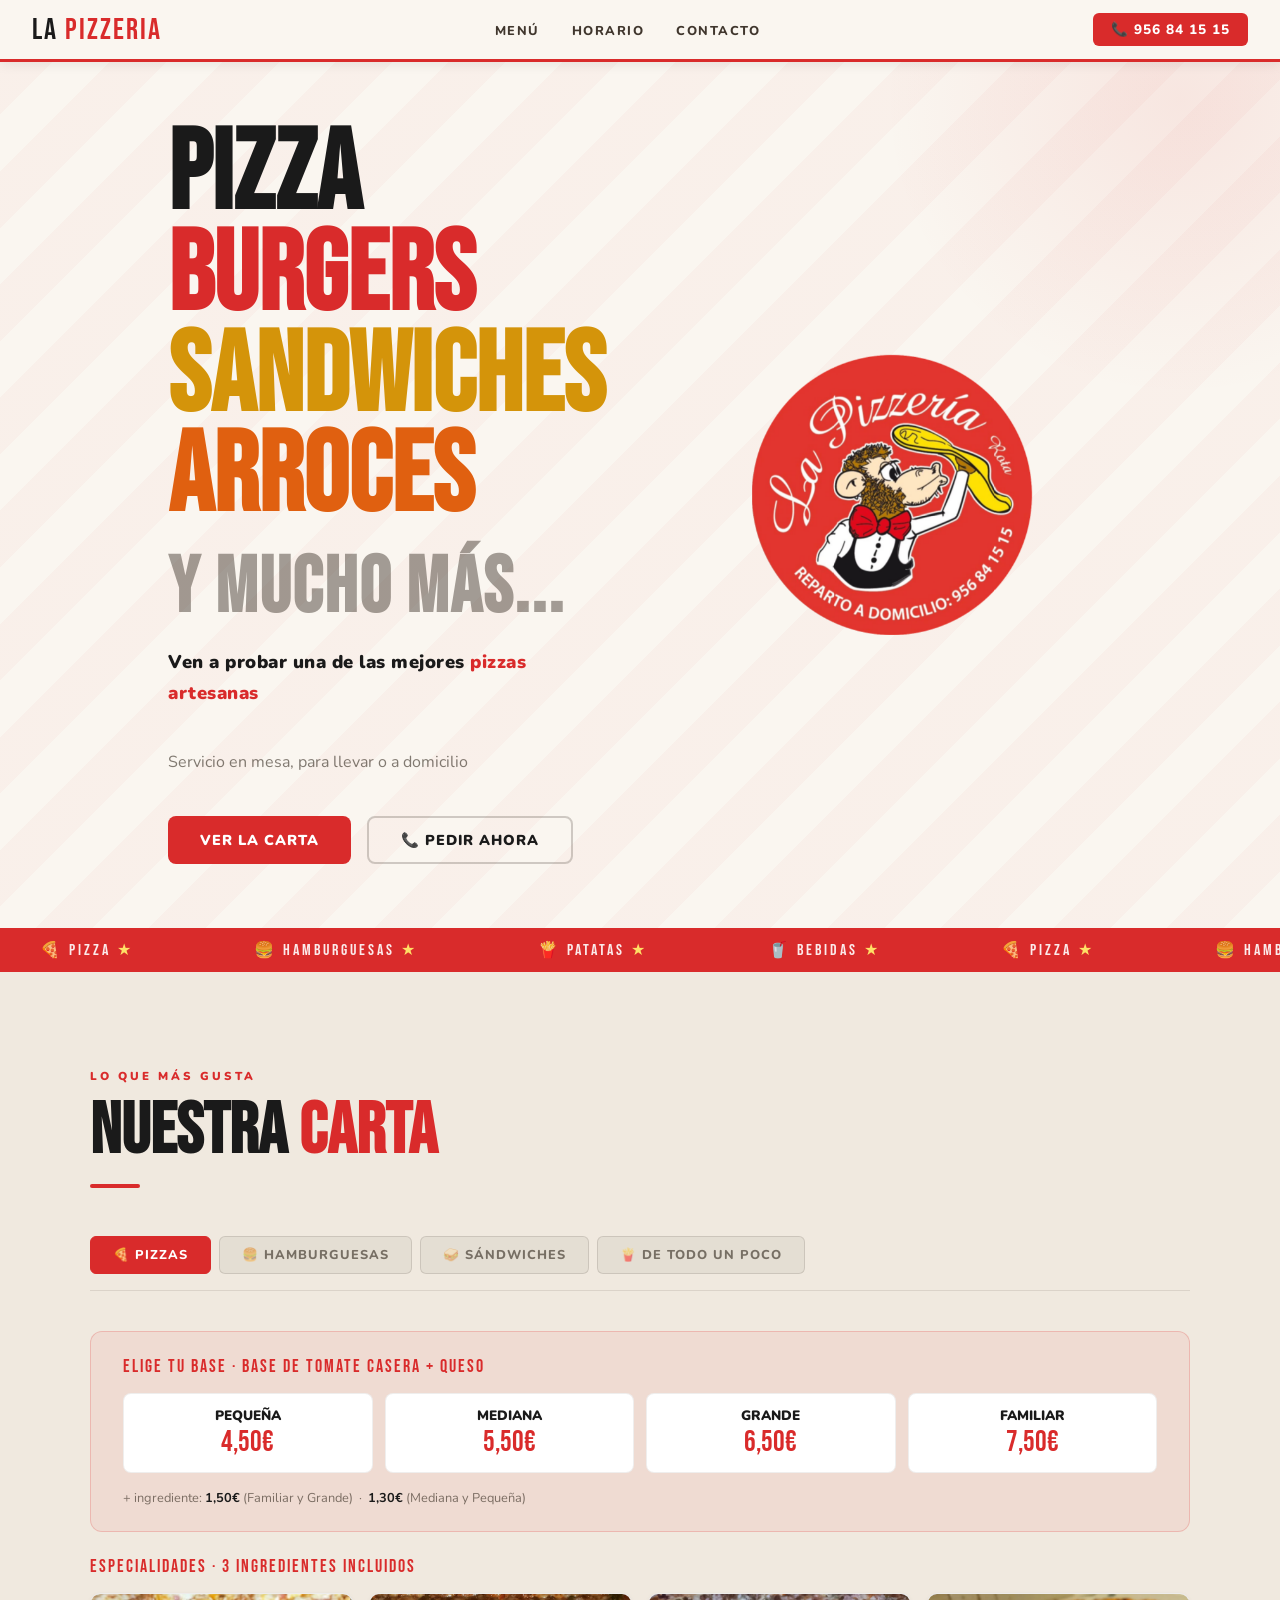
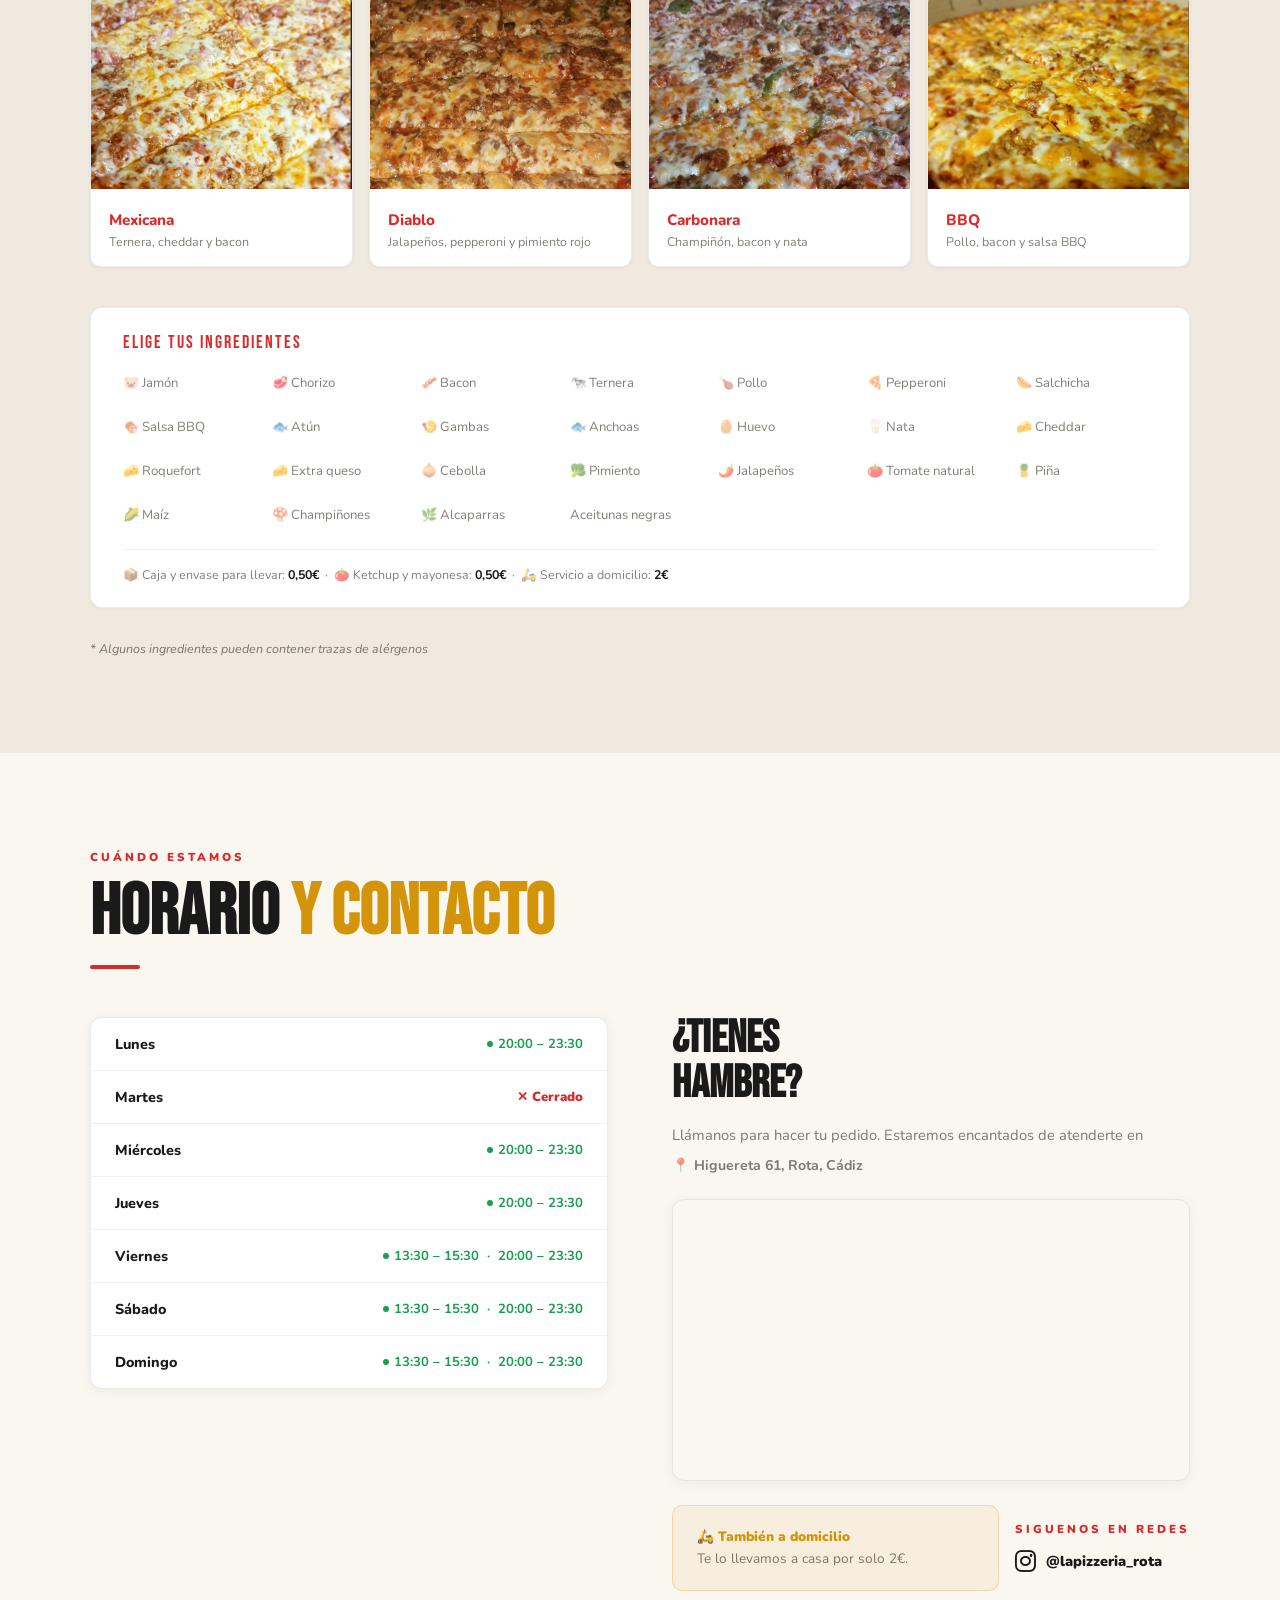
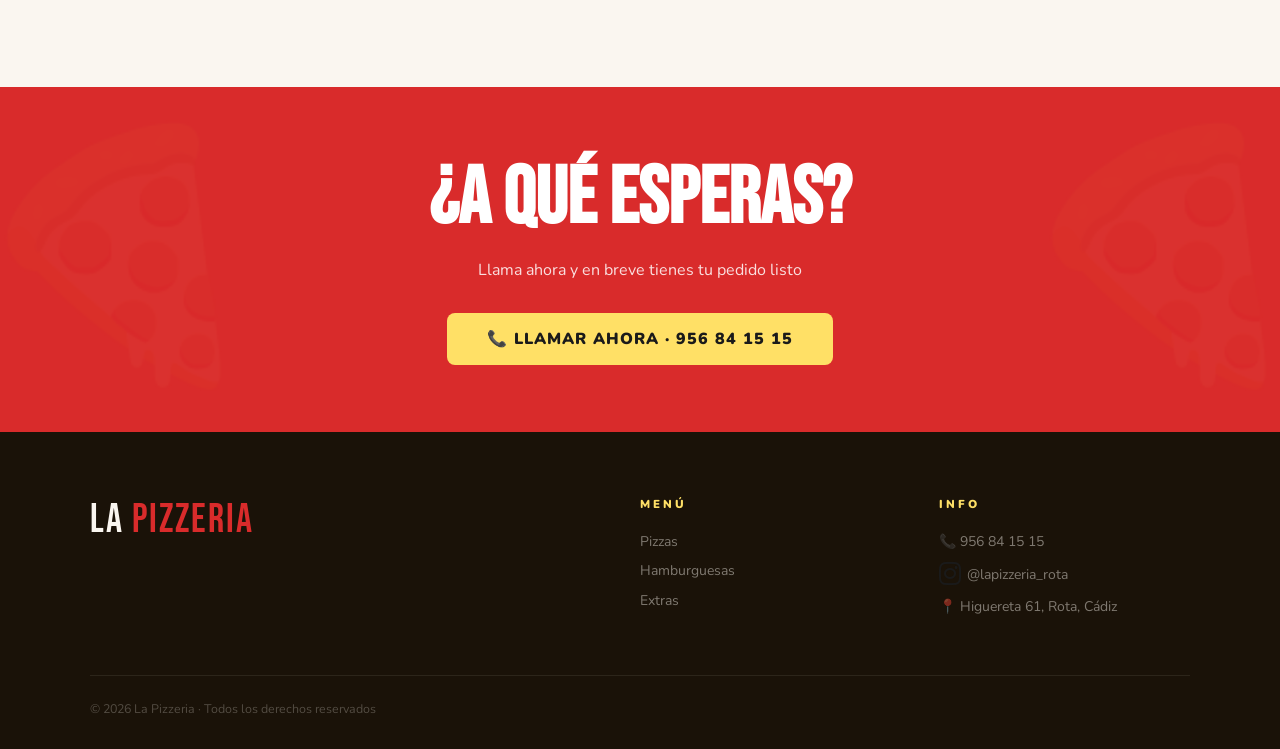
==== index.html @ 2488fbb8 "pequeño ajuste letras" ====
<!DOCTYPE html>
<html lang="es">
<head>
  
<meta charset="UTF-8">
<meta name="viewport" content="width=device-width, initial-scale=1.0">
<title>La Pizzeria · Pizza · Burgers · Sandwiches</title>
<link href="https://fonts.googleapis.com/css2?family=Bebas+Neue&family=Nunito:wght@400;600;700;800;900&display=swap" rel="stylesheet">
<link rel="stylesheet" href="https://cdnjs.cloudflare.com/ajax/libs/font-awesome/6.5.0/css/all.min.css">

<style>
  :root {
    --rojo: #D92B2B;
    --rojo-oscuro: #A51F1F;
    --amarillo: #D4940A;
    --amarillo-oscuro: #B57D08;
    --crema: #FAF6F0;
    --crema-oscuro: #F0E9DF;
    --crema-medio: #E8DFD2;
    --texto: #1A1A1A;
    --texto-suave: rgba(30,20,10,0.55);
    --texto-claro: rgba(30,20,10,0.85);
  }

  * { margin: 0; padding: 0; box-sizing: border-box; }
  html { scroll-behavior: smooth; }

  body {
    font-family: 'Nunito', sans-serif;
    background: var(--crema);
    color: var(--texto);
    overflow-x: hidden;
  }

  /* NAV */
  nav {
    position: fixed;
    top: 0; left: 0; right: 0;
    z-index: 1000;
    background: var(--crema);
    border-bottom: 3px solid var(--rojo);
    padding: 0 2rem;
    height: 62px;
    display: flex;
    align-items: center;
    justify-content: space-between;
    box-shadow: 0 2px 12px rgba(0,0,0,0.08);
  }

  .nav-logo {
    font-family: 'Bebas Neue', sans-serif;
    font-size: 1.9rem;
    color: var(--texto);
    letter-spacing: 2px;
  }
  .nav-logo span { color: var(--rojo); }

  .nav-links { display: flex; gap: 2rem; list-style: none; }
  .nav-links a {
    color: var(--texto-claro);
    text-decoration: none;
    font-size: 0.8rem;
    font-weight: 800;
    letter-spacing: 1.5px;
    text-transform: uppercase;
    transition: color 0.2s;
  }
  .nav-links a:hover { color: var(--rojo); }

  .nav-tel {
    background: var(--rojo);
    color: white;
    padding: 7px 18px;
    border-radius: 6px;
    font-weight: 800;
    font-size: 0.85rem;
    letter-spacing: 1px;
    text-decoration: none;
    transition: background 0.2s;
  }
  .nav-tel:hover { background: var(--rojo-oscuro); }

  /* HERO */
  .hero {
    min-height: 100vh;
    background: var(--crema);
    display: flex;
    align-items: center;
    position: relative;
    overflow: hidden;
    padding-top: 62px;
  }

  .hero-stripes {
    position: absolute;
    inset: 0;
    background: repeating-linear-gradient(
      -45deg,
      transparent, transparent 40px,
      rgba(217,43,43,0.03) 40px, rgba(217,43,43,0.03) 80px
    );
  }

  .hero-glow {
    position: absolute;
    top: -200px; right: -200px;
    width: 600px; height: 600px;
    background: radial-gradient(circle, rgba(217,43,43,0.08) 0%, transparent 70%);
    pointer-events: none;
  }

  .hero-inner {
    position: relative;
    z-index: 2;
    max-width: 1100px;
    margin: 0 auto;
    padding: 4rem 2rem;
    display: grid;
    grid-template-columns: 1fr 1fr;
    gap: 4rem;
    align-items: center;
  }

  .hero-titulo {
    font-family: 'Bebas Neue', sans-serif;
    font-size: clamp(4rem, 9vw, 7rem);
    line-height: 0.9;
    color: var(--texto);
    margin-bottom: 1rem;
    animation: fadeUp 0.6s ease 0.15s both;
  }
  .hero-titulo .acento { color: var(--rojo); }
  .hero-titulo .amarillo { color: var(--amarillo); }
  .hero-titulo .naranja { color: #E06010; }
  .hero-titulo .mas {
    color: rgba(30,20,10,0.4);
    font-size: 0.7em;
    letter-spacing: 2px;
  }

  .hero-desc {
    font-size: 1rem;
    color: var(--texto-suave);
    line-height: 1.7;
    margin-bottom: 2.5rem;
    max-width: 440px;
    animation: fadeUp 0.6s ease 0.3s both;
  }

  .hero-btns {
    display: flex;
    gap: 1rem;
    flex-wrap: wrap;
    animation: fadeUp 0.6s ease 0.45s both;
  }

  .btn-rojo {
    background: var(--rojo);
    color: white;
    border: none;
    padding: 14px 32px;
    border-radius: 8px;
    font-family: 'Nunito', sans-serif;
    font-weight: 900;
    font-size: 0.9rem;
    letter-spacing: 1px;
    text-transform: uppercase;
    text-decoration: none;
    display: inline-block;
    transition: all 0.2s;
    cursor: pointer;
  }
  .btn-rojo:hover { background: var(--rojo-oscuro); transform: translateY(-2px); }

  .btn-outline {
    background: transparent;
    color: var(--texto);
    border: 2px solid rgba(30,20,10,0.2);
    padding: 12px 32px;
    border-radius: 8px;
    font-family: 'Nunito', sans-serif;
    font-weight: 900;
    font-size: 0.9rem;
    letter-spacing: 1px;
    text-transform: uppercase;
    text-decoration: none;
    display: inline-block;
    transition: all 0.2s;
  }
  .btn-outline:hover { border-color: var(--rojo); color: var(--rojo); }

  .hero-logo-lado {
    display: flex;
    align-items: center;
    justify-content: center;
    animation: fadeIn 1s ease 0.5s both;
  }

  /* STRIP */
  .categorias-strip { background: var(--rojo); overflow: hidden; }
  .strip-inner {
    display: flex;
    animation: scrollStrip 20s linear infinite;
    white-space: nowrap;
  }
  .strip-item {
    padding: 12px 2.5rem;
    font-family: 'Bebas Neue', sans-serif;
    font-size: 1rem;
    letter-spacing: 3px;
    color: rgba(255,255,255,0.9);
    flex-shrink: 0;
  }
  .strip-item span { color: #FFE066; margin-right: 2.5rem; }

  @keyframes scrollStrip {
    from { transform: translateX(0); }
    to   { transform: translateX(-50%); }
  }

  /* MENÚ */
  .seccion-menu { padding: 6rem 2rem; background: var(--crema-oscuro); }
  .contenedor { max-width: 1100px; margin: 0 auto; }
  .seccion-header { margin-bottom: 3rem; }

  .etiqueta {
    font-size: 0.72rem;
    font-weight: 900;
    letter-spacing: 3px;
    text-transform: uppercase;
    color: var(--rojo);
    display: block;
    margin-bottom: 0.75rem;
  }

  .seccion-titulo {
    font-family: 'Bebas Neue', sans-serif;
    font-size: clamp(2.5rem, 6vw, 4.5rem);
    color: var(--texto);
    line-height: 1;
  }
  .seccion-titulo .amarillo { color: var(--amarillo); }
  .seccion-titulo .rojo { color: var(--rojo); }

  .linea-roja { width: 50px; height: 4px; background: var(--rojo); border-radius: 2px; margin-top: 1rem; }

  .menu-tabs {
    display: flex;
    gap: 0.5rem;
    flex-wrap: wrap;
    margin-bottom: 2.5rem;
    border-bottom: 1px solid rgba(30,20,10,0.1);
    padding-bottom: 1rem;
  }

  .menu-tab {
    background: rgba(30,20,10,0.05);
    border: 1px solid rgba(30,20,10,0.12);
    color: rgba(30,20,10,0.55);
    padding: 9px 22px;
    border-radius: 6px;
    font-family: 'Nunito', sans-serif;
    font-size: 0.8rem;
    font-weight: 800;
    letter-spacing: 1px;
    text-transform: uppercase;
    cursor: pointer;
    transition: all 0.2s;
  }
  .menu-tab.activo, .menu-tab:hover {
    background: var(--rojo);
    border-color: var(--rojo);
    color: white;
  }

  .menu-grid {
    display: grid;
    grid-template-columns: repeat(auto-fill, minmax(280px, 1fr));
    gap: 1rem;
  }

  .menu-categoria { display: none; }
  .menu-categoria.visible { display: grid; }

  .menu-item {
    background: white;
    border: 1px solid rgba(30,20,10,0.08);
    border-radius: 10px;
    padding: 1.25rem 1.5rem;
    display: flex;
    justify-content: space-between;
    align-items: center;
    gap: 1rem;
    transition: all 0.2s;
    box-shadow: 0 1px 4px rgba(0,0,0,0.05);
  }
  .menu-item:hover {
    border-color: rgba(217,43,43,0.35);
    transform: translateX(4px);
    box-shadow: 0 3px 12px rgba(217,43,43,0.1);
  }

  .menu-nombre { font-weight: 800; font-size: 0.95rem; color: var(--texto); margin-bottom: 3px; }
  .menu-desc { font-size: 0.78rem; color: var(--texto-suave); line-height: 1.5; }
  .menu-precio { font-family: 'Bebas Neue', sans-serif; font-size: 1.5rem; color: var(--rojo); white-space: nowrap; }

  /* HORARIO */
  .seccion-horario { padding: 6rem 2rem; background: var(--crema); }

  .horario-grid {
    display: grid;
    grid-template-columns: 1fr 1fr;
    gap: 4rem;
    align-items: start;
    margin-top: 3rem;
  }

  .horario-tabla {
    background: white;
    border-radius: 12px;
    overflow: hidden;
    border: 1px solid rgba(30,20,10,0.08);
    box-shadow: 0 2px 12px rgba(0,0,0,0.06);
  }

  .horario-fila {
    display: flex;
    justify-content: space-between;
    align-items: center;
    padding: 1rem 1.5rem;
    border-bottom: 1px solid rgba(30,20,10,0.06);
    transition: background 0.2s;
  }
  .horario-fila:last-child { border-bottom: none; }
  .horario-fila:hover { background: rgba(30,20,10,0.02); }

  .dia { font-weight: 800; font-size: 0.9rem; color: var(--texto); }

  .badge-abierto {
    display: inline-flex;
    align-items: center;
    gap: 5px;
    font-size: 0.82rem;
    font-weight: 700;
    color: #1a9e50;
  }
  .badge-abierto::before {
    content: '';
    width: 6px; height: 6px;
    background: #1a9e50;
    border-radius: 50%;
    display: inline-block;
  }

  .badge-cerrado { font-size: 0.82rem; font-weight: 900; color: var(--rojo); }

  .contacto-bloque h3 {
    font-family: 'Bebas Neue', sans-serif;
    font-size: 2.8rem;
    color: var(--texto);
    line-height: 1;
    margin-bottom: 1rem;
  }
  .contacto-bloque p {
    color: var(--texto-suave);
    font-size: 0.92rem;
    line-height: 1.7;
    margin-bottom: 2rem;
  }

  .tel-boton {
    display: flex;
    align-items: center;
    gap: 1rem;
    background: var(--rojo);
    color: white;
    text-decoration: none;
    padding: 1.25rem 2rem;
    border-radius: 10px;
    font-weight: 900;
    font-size: 1.3rem;
    letter-spacing: 1px;
    transition: all 0.2s;
    margin-bottom: 1.5rem;
  }
  .tel-boton:hover {
    background: var(--rojo-oscuro);
    transform: translateY(-2px);
    box-shadow: 0 8px 30px rgba(217,43,43,0.25);
  }

  .info-box {
    background: rgba(212,148,10,0.08);
    border: 1px solid rgba(212,148,10,0.25);
    border-radius: 10px;
    padding: 1.25rem 1.5rem;
  }
  .info-box p { color: var(--texto-suave); font-size: 0.85rem; margin: 0; line-height: 1.6; }
  .info-box strong { color: var(--amarillo); font-weight: 900; }

  /* BANNER */
  .banner {
    background: var(--rojo);
    padding: 4rem 2rem;
    text-align: center;
    position: relative;
    overflow: hidden;
  }
  .banner::before, .banner::after {
    content: '🍕';
    position: absolute;
    font-size: 15rem;
    opacity: 0.04;
    top: 50%;
    transform: translateY(-50%);
  }
  .banner::before { left: -2rem; }
  .banner::after  { right: -2rem; }

  .banner h2 {
    font-family: 'Bebas Neue', sans-serif;
    font-size: clamp(2.5rem, 7vw, 5rem);
    color: white;
    margin-bottom: 0.75rem;
    position: relative;
  }
  .banner p { color: rgba(255,255,255,0.85); font-size: 1rem; margin-bottom: 2rem; position: relative; }

  .btn-amarillo {
    background: #FFE066;
    color: #1A1A1A;
    border: none;
    padding: 15px 40px;
    border-radius: 8px;
    font-family: 'Nunito', sans-serif;
    font-weight: 900;
    font-size: 1rem;
    letter-spacing: 1px;
    text-transform: uppercase;
    text-decoration: none;
    display: inline-block;
    transition: all 0.2s;
    position: relative;
  }
  .btn-amarillo:hover { background: #FFD600; transform: translateY(-2px); }

  /* FOOTER */
  footer {
    background: #1A1208;
    padding: 4rem 2rem 2rem;
    border-top: 3px solid var(--rojo);
  }
  .footer-grid {
    display: grid;
    grid-template-columns: 2fr 1fr 1fr;
    gap: 3rem;
    max-width: 1100px;
    margin: 0 auto 3rem;
  }
  .footer-logo { font-family: 'Bebas Neue', sans-serif; font-size: 2.5rem; color: var(--crema); letter-spacing: 2px; margin-bottom: 1rem; }
  .footer-logo span { color: var(--rojo); }
  .footer-col h4 { font-size: 0.72rem; font-weight: 900; letter-spacing: 3px; text-transform: uppercase; color: #FFE066; margin-bottom: 1.25rem; }
  .footer-col ul { list-style: none; }
  .footer-col ul li { margin-bottom: 0.65rem; font-size: 0.875rem; color: rgba(250,246,240,0.45); }
  .footer-col ul li a { color: rgba(250,246,240,0.45); text-decoration: none; transition: color 0.2s; }
  .footer-col ul li a:hover { color: #FFE066; }
  .footer-bottom {
    max-width: 1100px;
    margin: 0 auto;
    border-top: 1px solid rgba(250,246,240,0.08);
    padding-top: 1.5rem;
    display: flex;
    justify-content: space-between;
    font-size: 0.78rem;
    color: rgba(250,246,240,0.25);
  }

  /* ANIMACIONES */
  @keyframes fadeUp {
    from { opacity: 0; transform: translateY(24px); }
    to   { opacity: 1; transform: translateY(0); }
  }
  @keyframes fadeIn {
    from { opacity: 0; }
    to   { opacity: 1; }
  }

  .appear {
    opacity: 0;
    transform: translateY(24px);
    transition: opacity 0.65s ease, transform 0.65s ease;
  }
  .appear.visible { opacity: 1; transform: translateY(0); }

  
  /* ACORDEÓN */
  .acordeon-item { border: 1px solid rgba(30,20,10,0.1); border-radius: 10px; overflow: hidden; margin-bottom: 0.6rem; }
  .acordeon-header {
    width: 100%; background: white; border: none; color: var(--texto);
    font-family: 'Nunito', sans-serif; font-weight: 900; font-size: 0.95rem;
    padding: 1rem 1.25rem; display: flex; justify-content: space-between; align-items: center;
    cursor: pointer; transition: background 0.2s; text-align: left; letter-spacing: 0.5px;
    box-shadow: 0 1px 4px rgba(0,0,0,0.04);
  }
  .acordeon-header:hover { background: var(--crema-oscuro); }
  .acordeon-header.abierto { background: rgba(217,43,43,0.06); border-bottom: 1px solid rgba(217,43,43,0.15); }
  .acordeon-flecha { font-size: 0.75rem; color: var(--rojo); transition: transform 0.3s; }
  .acordeon-header.abierto .acordeon-flecha { transform: rotate(180deg); }
  .acordeon-body { display: none; padding: 1rem 1.25rem; background: white; }
  .acordeon-body.abierto { display: block; }
  .todo-fila { display: flex; justify-content: space-between; align-items: center; padding: 0.6rem 0; border-bottom: 1px solid rgba(30,20,10,0.06); }
  .todo-fila:last-of-type { border-bottom: none; }
  .todo-nombre { font-size: 0.9rem; font-weight: 700; color: var(--texto); }
  .todo-desc { font-size: 0.75rem; color: var(--texto-suave); margin-top: 2px; }
  .todo-precio { font-family: 'Bebas Neue', sans-serif; font-size: 1.4rem; color: var(--rojo); white-space: nowrap; flex-shrink: 0; margin-left: 1rem; }
  .todo-nota { margin-top: 0.75rem; font-size: 0.75rem; color: var(--texto-suave); line-height: 1.6; }
  .todo-nota strong { color: var(--texto); }
.ing-lista { grid-template-columns: repeat(auto-fill, minmax(140px,1fr)); }
  /* RESPONSIVE */
 @media (max-width: 768px) {
  .nav-links { display: none; }
#cat-hamburguesas .menu-grid { grid-template-columns: 1fr !important; }
  .hero-inner { grid-template-columns: 1fr; text-align: center; }
  .hero-titulo { font-size: 3rem !important; }
  .hero-btns { justify-content: center; }
  .hero-logo-lado { justify-content: center; margin-top: 1rem; }
  .hero-logo-lado img { width: 160px !important; height: 160px !important; }
 .ing-lista { grid-template-columns: repeat(3,1fr) !important; }
  .esp-movil { grid-template-columns: repeat(2,1fr) !important; }
 .ing-lista span { padding: 8px 0 !important; border-bottom: 1px solid rgba(30,20,10,0.06); }
.hamburguesas-grid { grid-template-columns: 1fr !important; }
.hamburguesa-foto { display: none !important; }
  .horario-grid { grid-template-columns: 1fr; }

  .footer-grid { grid-template-columns: 1fr; gap: 2rem; }
  .footer-bottom { flex-direction: column; gap: 0.5rem; text-align: center; }
 
</style>
</head>
<body>

<!-- NAV -->
<nav>
  <span class="nav-logo">LA <span>PIZZERIA</span></span>
  <ul class="nav-links">
    <li><a href="#menu">Menú</a></li>
    <li><a href="#horario">Horario</a></li>
    <li><a href="#contacto">Contacto</a></li>
  </ul>
  <a href="tel:956841515" class="nav-tel">📞 956 84 15 15</a>
</nav>

<!-- HERO -->
<section class="hero" id="inicio">
  <div class="hero-stripes"></div>
  <div class="hero-glow"></div>
  <div class="hero-inner">
    <div>
      <h1 class="hero-titulo">
        PIZZA<br>
        <span class="acento">BURGERS</span><br>
        <span class="amarillo">SANDWICHES</span><br>
        <span class="naranja">ARROCES</span><br>
        <span class="mas">Y MUCHO MÁS...</span>
      </h1>
      <p class="hero-desc" style="font-size: 1.15rem; font-weight: 900; color: var(--texto); letter-spacing: 0.5px;">
        Ven a probar una de las mejores
        <span style="color: var(--rojo);">pizzas artesanas</span>
      </p>
      <p class="hero-desc">Servicio en mesa, para llevar o a domicilio</p>
      <div class="hero-btns">
        <a href="#menu" class="btn-rojo">Ver la carta</a>
        <a href="tel:956841515" class="btn-outline">📞 Pedir ahora</a>
      </div>
    </div>
    <div class="hero-logo-lado">
      <img src="logo.png" alt="La Pizzeria" style="width: 280px; height: 280px; object-fit: contain;">
    </div>
  </div>
</section>

<!-- STRIP -->
<div class="categorias-strip">
  <div class="strip-inner">
    <span class="strip-item">🍕 PIZZA <span>★</span></span>
    <span class="strip-item">🍔 HAMBURGUESAS <span>★</span></span>
    <span class="strip-item">🍟 PATATAS <span>★</span></span>
    <span class="strip-item">🥤 BEBIDAS <span>★</span></span>
    <span class="strip-item">🍕 PIZZA <span>★</span></span>
    <span class="strip-item">🍔 HAMBURGUESAS <span>★</span></span>
    <span class="strip-item">🥪 ARROCES <span>★</span></span>
    <span class="strip-item">🍟 PATATAS <span>★</span></span>
    <span class="strip-item">🥤 BEBIDAS <span>★</span></span>
    <span class="strip-item">🍕 PIZZA <span>★</span></span>
    <span class="strip-item">🍔 HAMBURGUESAS <span>★</span></span>
    <span class="strip-item">🍟 PATATAS <span>★</span></span>
    <span class="strip-item">🥤 BEBIDAS <span>★</span></span>
    <span class="strip-item">🍕 PIZZA <span>★</span></span>
    <span class="strip-item">🍔 HAMBURGUESAS <span>★</span></span>
    <span class="strip-item">🍟 PATATAS <span>★</span></span>
    <span class="strip-item">🥤 BEBIDAS <span>★</span></span>
  </div>
</div>

<!-- MENÚ -->
<section class="seccion-menu" id="menu">
  <div class="contenedor">
    <div class="seccion-header appear">
      <span class="etiqueta">Lo que más gusta</span>
      <h2 class="seccion-titulo">NUESTRA <span class="rojo">CARTA</span></h2>
      <div class="linea-roja"></div>
    </div>

    <div class="menu-tabs appear">
      <button class="menu-tab activo" onclick="mostrarCat('pizzas',this)">🍕 Pizzas</button>
      <button class="menu-tab" onclick="mostrarCat('hamburguesas',this)">🍔 Hamburguesas</button>
      <button class="menu-tab" onclick="mostrarCat('sandwiches',this)">🥪 Sándwiches</button>
      <button class="menu-tab" onclick="mostrarCat('todo',this)">🍟 De todo un poco</button>
    </div>

    <!-- PIZZAS -->
    <div class="menu-categoria visible" id="cat-pizzas">

      <div style="background:rgba(217,43,43,0.07);border:1px solid rgba(217,43,43,0.2);border-radius:12px;padding:1.5rem 2rem;margin-bottom:1.5rem;">
        <div style="font-family:'Bebas Neue',sans-serif;font-size:1.1rem;letter-spacing:2px;color:var(--rojo);margin-bottom:1rem;">ELIGE TU BASE · BASE DE TOMATE CASERA + QUESO</div>
        <div style="display:grid;grid-template-columns:repeat(auto-fit,minmax(160px,1fr));gap:0.75rem;">
          <div style="text-align:center;background:white;border-radius:8px;padding:0.75rem;border:1px solid rgba(30,20,10,0.07);">
            <div style="font-weight:900;font-size:0.85rem;color:var(--texto);">PEQUEÑA</div>
            <div style="font-family:'Bebas Neue',sans-serif;font-size:1.8rem;color:var(--rojo);">4,50€</div>
          </div>
          <div style="text-align:center;background:white;border-radius:8px;padding:0.75rem;border:1px solid rgba(30,20,10,0.07);">
            <div style="font-weight:900;font-size:0.85rem;color:var(--texto);">MEDIANA</div>
            <div style="font-family:'Bebas Neue',sans-serif;font-size:1.8rem;color:var(--rojo);">5,50€</div>
          </div>
          <div style="text-align:center;background:white;border-radius:8px;padding:0.75rem;border:1px solid rgba(30,20,10,0.07);">
            <div style="font-weight:900;font-size:0.85rem;color:var(--texto);">GRANDE</div>
            <div style="font-family:'Bebas Neue',sans-serif;font-size:1.8rem;color:var(--rojo);">6,50€</div>
          </div>
          <div style="text-align:center;background:white;border-radius:8px;padding:0.75rem;border:1px solid rgba(30,20,10,0.07);">
            <div style="font-weight:900;font-size:0.85rem;color:var(--texto);">FAMILIAR</div>
            <div style="font-family:'Bebas Neue',sans-serif;font-size:1.8rem;color:var(--rojo);">7,50€</div>
          </div>
        </div>
        <div style="margin-top:1rem;font-size:0.8rem;color:var(--texto-suave);">
          + ingrediente: <strong style="color:var(--texto);">1,50€</strong> (Familiar y Grande) &nbsp;·&nbsp; <strong style="color:var(--texto);">1,30€</strong> (Mediana y Pequeña)
        </div>
      </div>

      <div style="margin-bottom:1rem;">
        <div style="font-family:'Bebas Neue',sans-serif;font-size:1.1rem;letter-spacing:2px;color:var(--rojo);margin-bottom:1rem;">ESPECIALIDADES · 3 INGREDIENTES INCLUIDOS</div>
        <div class="esp-movil" style="display:grid;grid-template-columns:repeat(4,1fr);gap:1rem;margin-bottom:1.5rem;">

          <div class="menu-item" style="flex-direction:column;align-items:flex-start;gap:0.4rem;padding:0;overflow:hidden;">
            <img src="pizza1.PNG" alt="Pizza Mexicana" style="width:100%;aspect-ratio:4/3;object-fit:cover;display:block;">
            <div style="padding:0.9rem 1.1rem;">
              <div class="menu-nombre" style="color:var(--rojo);">Mexicana</div>
              <div class="menu-desc">Ternera, cheddar y bacon</div>
            </div>
          </div>

          <div class="menu-item" style="flex-direction:column;align-items:flex-start;gap:0.4rem;padding:0;overflow:hidden;">
            <img src="pizza2.PNG" alt="Pizza Diablo" style="width:100%;aspect-ratio:4/3;object-fit:cover;display:block;">
            <div style="padding:0.9rem 1.1rem;">
              <div class="menu-nombre" style="color:var(--rojo);">Diablo</div>
              <div class="menu-desc">Jalapeños, pepperoni y pimiento rojo</div>
            </div>
          </div>

          <div class="menu-item" style="flex-direction:column;align-items:flex-start;gap:0.4rem;padding:0;overflow:hidden;">
            <img src="pizza4.PNG" alt="Pizza Carbonara" style="width:100%;aspect-ratio:4/3;object-fit:cover;display:block;">
            <div style="padding:0.9rem 1.1rem;">
              <div class="menu-nombre" style="color:var(--rojo);">Carbonara</div>
              <div class="menu-desc">Champiñón, bacon y nata</div>
            </div>
          </div>

          <div class="menu-item" style="flex-direction:column;align-items:flex-start;gap:0.4rem;padding:0;overflow:hidden;">
            <img src="bbq.PNG" alt="Pizza BBQ" style="width:100%;aspect-ratio:4/3;object-fit:cover;display:block;object-position:center 30%;">
            <div style="padding:0.9rem 1.1rem;">
              <div class="menu-nombre" style="color:var(--rojo);">BBQ</div>
              <div class="menu-desc">Pollo, bacon y salsa BBQ</div>
            </div>
          </div>

        </div>
      </div>

      <div style="background:white;border:1px solid rgba(30,20,10,0.08);border-radius:12px;padding:1.5rem 2rem;box-shadow:0 1px 4px rgba(0,0,0,0.04);">
        <div style="font-family:'Bebas Neue',sans-serif;font-size:1.1rem;letter-spacing:2px;color:var(--rojo);margin-bottom:1rem;">ELIGE TUS INGREDIENTES</div>
        <div class="ing-lista" style="display:grid;gap:1rem 0.5rem;">
          <span style="font-size:0.82rem;color:var(--texto-suave);padding:5px 0;">🐷 Jamón</span>
          <span style="font-size:0.82rem;color:var(--texto-suave);padding:5px 0;">🥩 Chorizo</span>
          <span style="font-size:0.82rem;color:var(--texto-suave);padding:5px 0;">🥓 Bacon</span>
          <span style="font-size:0.82rem;color:var(--texto-suave);padding:5px 0;">🐄 Ternera</span>
          <span style="font-size:0.82rem;color:var(--texto-suave);padding:5px 0;">🍗 Pollo</span>
          <span style="font-size:0.82rem;color:var(--texto-suave);padding:5px 0;">🍕 Pepperoni</span>
          <span style="font-size:0.82rem;color:var(--texto-suave);padding:5px 0;">🌭 Salchicha</span>
          <span style="font-size:0.82rem;color:var(--texto-suave);padding:5px 0;">🍖 Salsa BBQ</span>
          <span style="font-size:0.82rem;color:var(--texto-suave);padding:5px 0;">🐟 Atún</span>
          <span style="font-size:0.82rem;color:var(--texto-suave);padding:5px 0;">🍤 Gambas</span>
          <span style="font-size:0.82rem;color:var(--texto-suave);padding:5px 0;">🐟 Anchoas</span>
          <span style="font-size:0.82rem;color:var(--texto-suave);padding:5px 0;">🥚 Huevo</span>
          <span style="font-size:0.82rem;color:var(--texto-suave);padding:5px 0;">🥛 Nata</span>
          <span style="font-size:0.82rem;color:var(--texto-suave);padding:5px 0;">🧀 Cheddar</span>
          <span style="font-size:0.82rem;color:var(--texto-suave);padding:5px 0;">🧀 Roquefort</span>
          <span style="font-size:0.82rem;color:var(--texto-suave);padding:5px 0;">🧀 Extra queso</span>
          <span style="font-size:0.82rem;color:var(--texto-suave);padding:5px 0;">🧅 Cebolla</span>
          <span style="font-size:0.82rem;color:var(--texto-suave);padding:5px 0;">🥦 Pimiento</span>
          <span style="font-size:0.82rem;color:var(--texto-suave);padding:5px 0;">🌶️ Jalapeños</span>
          <span style="font-size:0.82rem;color:var(--texto-suave);padding:5px 0;">🍅 Tomate natural</span>
          <span style="font-size:0.82rem;color:var(--texto-suave);padding:5px 0;">🍍 Piña</span>
          <span style="font-size:0.82rem;color:var(--texto-suave);padding:5px 0;">🌽 Maíz</span>
          <span style="font-size:0.82rem;color:var(--texto-suave);padding:5px 0;">🍄 Champiñones</span>
          <span style="font-size:0.82rem;color:var(--texto-suave);padding:5px 0;">🌿 Alcaparras</span>
                    <span style="font-size:0.82rem;color:var(--texto-suave);padding:5px 0;"> Aceitunas negras</span>
        </div>
        <div style="margin-top:1.25rem;padding-top:1rem;border-top:1px solid rgba(30,20,10,0.07);font-size:0.78rem;color:var(--texto-suave);">
          📦 Caja y envase para llevar: <strong style="color:var(--texto);">0,50€</strong> &nbsp;·&nbsp; 🍅 Ketchup y mayonesa: <strong style="color:var(--texto);">0,50€</strong> &nbsp;·&nbsp; 🛵 Servicio a domicilio: <strong style="color:var(--texto);">2€</strong>
        </div>
      </div>

    </div>


<!-- HAMBURGUESAS -->
<div class="menu-categoria" id="cat-hamburguesas">

  <div class="hamburguesas-grid" style="display:grid;grid-template-columns:220px 1fr;gap:1.5rem;align-items:start;">
    
    <div class="menu-item hamburguesa-foto" style="flex-direction:column;align-items:flex-start;gap:0;padding:0;overflow:hidden;">
      <img src="hamburguesa.PNG" alt="Hamburguesa" style="width:100%;aspect-ratio:3/4;object-fit:cover;display:block;object-position:center 20%;">
      <div style="padding:0.9rem 1.1rem;">
        <div class="menu-nombre" style="color:var(--rojo);">Hamburguesa Doble Completa</div>
      </div>
    </div>

    <div class="menu-grid">
      <div class="menu-item"><div><div class="menu-nombre">Hamburguesa Simple</div></div><span class="menu-precio">3,00€</span></div>
      <div class="menu-item"><div><div class="menu-nombre">Hamburguesa con Queso</div></div><span class="menu-precio">3,50€</span></div>
      <div class="menu-item"><div><div class="menu-nombre">Hamburguesa Queso y Bacon</div></div><span class="menu-precio">4,00€</span></div>
      <div class="menu-item"><div><div class="menu-nombre">Hamburguesa Completa</div><div class="menu-desc">Queso, bacon, lechuga, tomate, cebolla</div></div><span class="menu-precio">4,70€</span></div>
      <div class="menu-item"><div><div class="menu-nombre">Hamburguesa Doble Completa</div><div class="menu-desc">Doble carne, queso, bacon, lechuga, tomate, cebolla</div></div><span class="menu-precio">5,50€</span></div>
    </div>

  </div>

</div>

    <!-- SÁNDWICHES -->
    <div class="menu-categoria menu-grid" id="cat-sandwiches">
      <div class="menu-item"><div><div class="menu-nombre">Sandwich Club</div><div class="menu-desc">Jamón york, queso, lechuga, tomate, bacon, mayo</div></div><span class="menu-precio">4,90€</span></div>
      <div class="menu-item"><div><div class="menu-nombre">Sandwich Pollo</div><div class="menu-desc">Pollo a la plancha, lechuga, tomate, mayo</div></div><span class="menu-precio">3,70€</span></div>
      <div class="menu-item"><div><div class="menu-nombre">Sandwich Completo</div><div class="menu-desc">Jamón, queso, lechuga, tomate, huevo</div></div><span class="menu-precio">4,00€</span></div>
      <div class="menu-item"><div><div class="menu-nombre">Sandwich JQH</div><div class="menu-desc">Jamón, queso y huevo</div></div><span class="menu-precio">3,70€</span></div>
      <div class="menu-item"><div><div class="menu-nombre">Sandwich Mixto</div><div class="menu-desc">Jamón york y queso fundido</div></div><span class="menu-precio">3,20€</span></div>
    </div>

    <!-- DE TODO UN POCO -->
    <div class="menu-categoria" id="cat-todo">

      <div class="acordeon-item">
        <button class="acordeon-header abierto" onclick="toggleAcordeon(this)">
          <span>🥔 Patatas</span>
          <span class="acordeon-flecha">▼</span>
        </button>
        <div class="acordeon-body abierto">
          <div class="todo-fila"><div><div class="todo-nombre">Patatas Fritas</div></div><span class="todo-precio">3,00€</span></div>
          <div class="todo-fila"><div><div class="todo-nombre">Patatas con Queso</div></div><span class="todo-precio">4,20€</span></div>
          <div class="todo-fila"><div><div class="todo-nombre">Patatas Carne y Queso</div></div><span class="todo-precio">5,70€</span></div>
          <div class="todo-fila"><div><div class="todo-nombre">Patatas Bacon y Queso</div></div><span class="todo-precio">5,70€</span></div>
          <div class="todo-fila"><div><div class="todo-nombre">Aros de Cebolla</div></div><span class="todo-precio">4,50€</span></div>
        </div>
      </div>

      <div class="acordeon-item">
        <button class="acordeon-header" onclick="toggleAcordeon(this)">
          <span>🧀 Nachos</span>
          <span class="acordeon-flecha">▼</span>
        </button>
        <div class="acordeon-body">
          <div class="todo-fila"><div><div class="todo-nombre">Nachos con Queso</div></div><span class="todo-precio">6,50€</span></div>
          <div class="todo-fila"><div><div class="todo-nombre">Nachos con Carne y Queso</div></div><span class="todo-precio">7,50€</span></div>
          <div class="todo-nota">
            Extra salsa: <strong>+1,00€</strong> &nbsp;·&nbsp; Extra cheddar, BBQ, jalapeños…: <strong>+1,50€</strong><br>
            <span style="font-size:0.7rem;color:var(--texto-suave);">*Algunos platos contienen gluten solo en sus salsas</span>
          </div>
        </div>
      </div>

      <div class="acordeon-item">
        <button class="acordeon-header" onclick="toggleAcordeon(this)">
          <span>🍗 Pollo</span>
          <span class="acordeon-flecha">▼</span>
        </button>
        <div class="acordeon-body">
          <div class="todo-fila"><div><div class="todo-nombre">Nuggets con Patatas</div></div><span class="todo-precio">4,00€</span></div>
          <div class="todo-fila"><div><div class="todo-nombre">Alitas de Pollo Caseras</div></div><span class="todo-precio">4,70€</span></div>
        </div>
      </div>

      <div class="acordeon-item">
        <button class="acordeon-header" onclick="toggleAcordeon(this)">
          <span>🍚 Arroces</span>
          <span class="acordeon-flecha">▼</span>
        </button>
        <div class="acordeon-body">
          <div class="todo-fila"><div><div class="todo-nombre">½ Arroz Frito</div></div><span class="todo-precio">6,00€</span></div>
          <div class="todo-fila"><div><div class="todo-nombre">Arroz Frito</div></div><span class="todo-precio">10,00€</span></div>
        </div>
      </div>

      <div class="acordeon-item">
        <button class="acordeon-header" onclick="toggleAcordeon(this)">
          <span>🥗 Ensaladas</span>
          <span class="acordeon-flecha">▼</span>
        </button>
        <div class="acordeon-body">
          <div class="todo-fila"><div><div class="todo-nombre">½ Ensalada de la Casa</div></div><span class="todo-precio">5,50€</span></div>
          <div class="todo-fila"><div><div class="todo-nombre">Ensalada de la Casa</div><div class="todo-desc">Lechuga, tomate, cebolla, zanahoria, atún</div></div><span class="todo-precio">7,00€</span></div>
        </div>
      </div>

      <div class="acordeon-item">
        <button class="acordeon-header" onclick="toggleAcordeon(this)">
          <span>🌭 Perritos</span>
          <span class="acordeon-flecha">▼</span>
        </button>
        <div class="acordeon-body">
          <div class="todo-fila"><div><div class="todo-nombre">Perrito</div></div><span class="todo-precio">3,00€</span></div>
          <div class="todo-nota">Extra perrito: <strong>+0,50€</strong> &nbsp;·&nbsp; Extra huevo: <strong>+0,70€</strong></div>
        </div>
      </div>

      <div class="acordeon-item">
        <button class="acordeon-header" onclick="toggleAcordeon(this)">
          <span>🥤 Bebidas</span>
          <span class="acordeon-flecha">▼</span>
        </button>
        <div class="acordeon-body">
          <div class="todo-fila"><div><div class="todo-nombre">Refresco</div><div class="todo-desc">Coca-Cola, Fanta, Sprite, agua</div></div><span class="todo-precio">1,50€</span></div>
        </div>
      </div>

    </div>

    <p style="margin-top:2rem;font-size:0.78rem;color:var(--texto-suave);font-style:italic;">
      * Algunos ingredientes pueden contener trazas de alérgenos
    </p>
  </div>
</section>

<!-- HORARIO -->
<section class="seccion-horario" id="horario">
  <div class="contenedor">
    <div class="seccion-header appear">
      <span class="etiqueta">Cuándo estamos</span>
      <h2 class="seccion-titulo">HORARIO <span class="amarillo">Y CONTACTO</span></h2>
      <div class="linea-roja"></div>
    </div>

    <div class="horario-grid">
      <div class="horario-tabla appear">
        <div class="horario-fila"><span class="dia">Lunes</span><span class="badge-abierto">20:00 – 23:30</span></div>
        <div class="horario-fila"><span class="dia">Martes</span><span class="badge-cerrado">✕ Cerrado</span></div>
        <div class="horario-fila"><span class="dia">Miércoles</span><span class="badge-abierto">20:00 – 23:30</span></div>
        <div class="horario-fila"><span class="dia">Jueves</span><span class="badge-abierto">20:00 – 23:30</span></div>
        <div class="horario-fila"><span class="dia">Viernes</span><span class="badge-abierto">13:30 – 15:30 &nbsp;·&nbsp; 20:00 – 23:30</span></div>
        <div class="horario-fila"><span class="dia">Sábado</span><span class="badge-abierto">13:30 – 15:30 &nbsp;·&nbsp; 20:00 – 23:30</span></div>
        <div class="horario-fila"><span class="dia">Domingo</span><span class="badge-abierto">13:30 – 15:30 &nbsp;·&nbsp; 20:00 – 23:30</span></div>
      </div>

  <div class="contacto-bloque appear">
  <h3>¿TIENES<br>HAMBRE?</h3>
  <p style="color:var(--texto-suave);font-size:0.92rem;line-height:1.7;margin-bottom:0.4rem;">Llámanos para hacer tu pedido. Estaremos encantados de atenderte en</p>
  <a href="https://maps.google.com/?q=Higuereta+61+Rota+Cadiz" target="_blank" style="display:inline-flex;align-items:center;gap:0.4rem;color:var(--texto-suave);font-size:0.88rem;font-weight:700;text-decoration:none;margin-bottom:1.5rem;transition:color 0.2s;" onmouseover="this.style.color='var(--rojo)'" onmouseout="this.style.color='var(--texto-suave)'">
    📍 Higuereta 61, Rota, Cádiz
  </a>

  <div style="border-radius:12px;overflow:hidden;border:1px solid rgba(30,20,10,0.08);box-shadow:0 2px 12px rgba(0,0,0,0.06);margin-bottom:1.5rem;">
    <iframe src="https://www.google.com/maps/embed?pb=!4v1774493347350!6m8!1m7!1sPjOkeTkC7rkNXRLtEpP7Rg!2m2!1d36.61983631027572!2d-6.361900191707957!3f170.65566037878392!4f-6.44541229886552!5f0.7820865974627469" width="100%" height="280" style="border:0;display:block;" allowfullscreen="" loading="lazy" referrerpolicy="no-referrer-when-downgrade"></iframe>
  </div>

  <div style="display:flex;align-items:center;justify-content:space-between;gap:1rem;flex-wrap:wrap;">

    <div class="info-box" style="flex:1;min-width:180px;">
      <p><strong>🛵 También a domicilio</strong><br>
      Te lo llevamos a casa por solo 2€.</p>
    </div>

    <div style="flex-shrink:0;">
      <p style="font-size:0.72rem;font-weight:900;letter-spacing:3px;text-transform:uppercase;color:var(--rojo);margin-bottom:0.6rem;">Siguenos en redes</p>
      <a href="https://www.instagram.com/lapizzeria_rota/" target="_blank" style="display:inline-flex;align-items:center;gap:0.6rem;text-decoration:none;transition:opacity 0.2s;" onmouseover="this.style.opacity='0.7'" onmouseout="this.style.opacity='1'">
        <i class="fa-brands fa-instagram" style="font-size:1.5rem;color:var(--texto);"></i>
        <div style="font-weight:900;font-size:0.9rem;color:var(--texto);">@lapizzeria_rota</div>
      </a>
    </div>

  </div>
</div>
</section>

<!-- BANNER -->
<section class="banner">
  <h2>¿A QUÉ ESPERAS?</h2>
  <p>Llama ahora y en breve tienes tu pedido listo</p>
 <a href="tel:956841515" class="btn-amarillo">📞 Llamar ahora · 956 84 15 15</a>
</section>

<!-- FOOTER -->
<footer id="contacto">
  <div class="footer-grid">
    <div>
      <div class="footer-logo">LA <span>PIZZERIA</span></div>
    </div>
    <div class="footer-col">
      <h4>Menú</h4>
      <ul>
        <li><a href="#menu">Pizzas</a></li>
        <li><a href="#menu">Hamburguesas</a></li>
        <li><a href="#menu">Extras</a></li>
      </ul>
    </div>
    <div class="footer-col">
      <h4>Info</h4>
      <ul>
        <li><a href="tel:956841515">📞 956 84 15 15</a></li>
        <li>
<a href="https://www.instagram.com/lapizzeria_rota/" target="_blank" style="display:flex;align-items:center;gap:6px;color:rgba(250,246,240,0.45);text-decoration:none;transition:color 0.2s;" onmouseover="this.style.color='#E1306C'" onmouseout="this.style.color='rgba(250,246,240,0.45)'">
 <i class="fa-brands fa-instagram" style="font-size:1.6rem;color:var(--texto);"></i>
  @lapizzeria_rota
</a>
</li>
        <li>
        <a href="https://maps.google.com/?q=Higuereta+61+Rota+Cadiz"></a>
  📍 Higuereta 61, Rota, Cádiz</li>
</a>
  
      </ul>
    </div>
  </div>
  <div class="footer-bottom">
    <span>© 2026 La Pizzeria · Todos los derechos reservados</span>
  </div>
</footer>

<script>
  function mostrarCat(cat, btn) {
    document.querySelectorAll('.menu-categoria').forEach(el => el.classList.remove('visible'));
    document.querySelectorAll('.menu-tab').forEach(el => el.classList.remove('activo'));
    document.getElementById('cat-' + cat).classList.add('visible');
    btn.classList.add('activo');
  }

  function toggleAcordeon(btn) {
    const body = btn.nextElementSibling;
    const estaAbierto = btn.classList.contains('abierto');
    btn.classList.toggle('abierto', !estaAbierto);
    body.classList.toggle('abierto', !estaAbierto);
  }

  const obs = new IntersectionObserver(entries => {
    entries.forEach(e => { if (e.isIntersecting) e.target.classList.add('visible'); });
  }, { threshold: 0.1 });

  document.querySelectorAll('.appear').forEach(el => obs.observe(el));
</script>
</body>
</html>
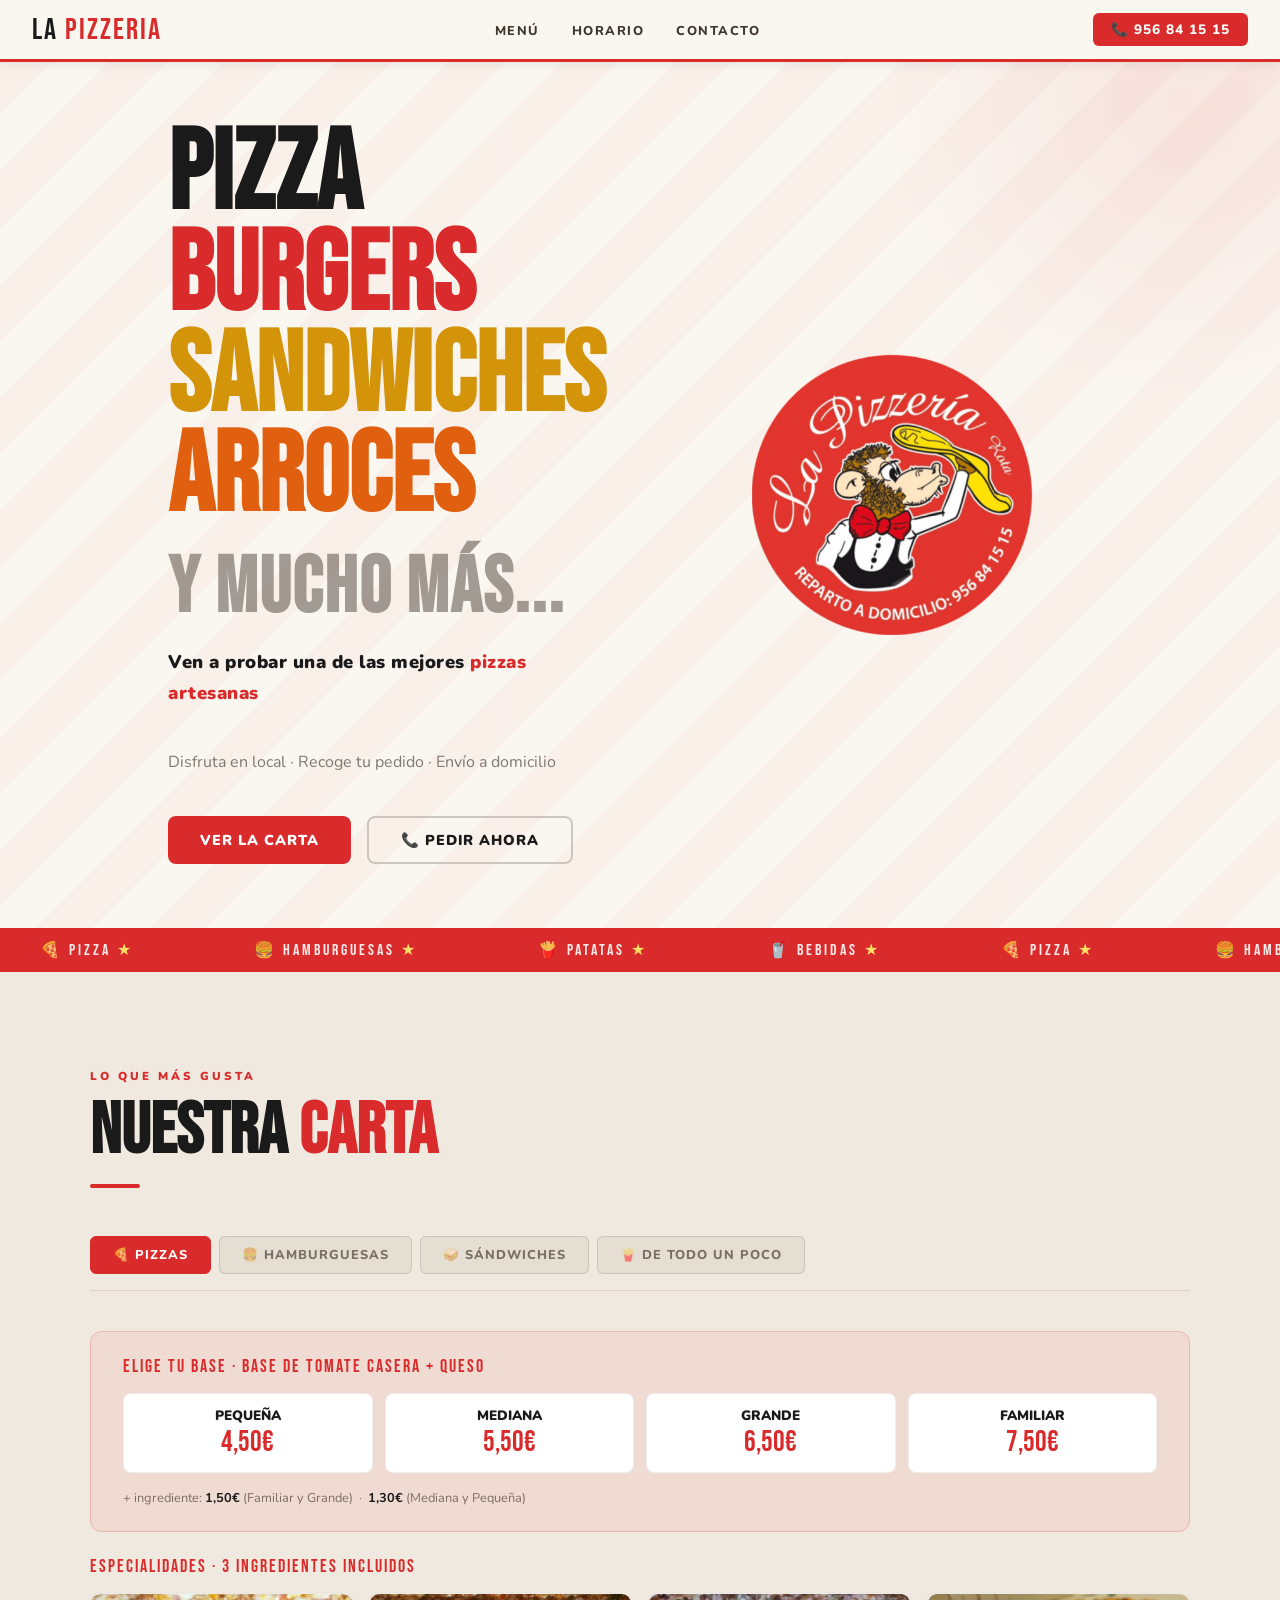
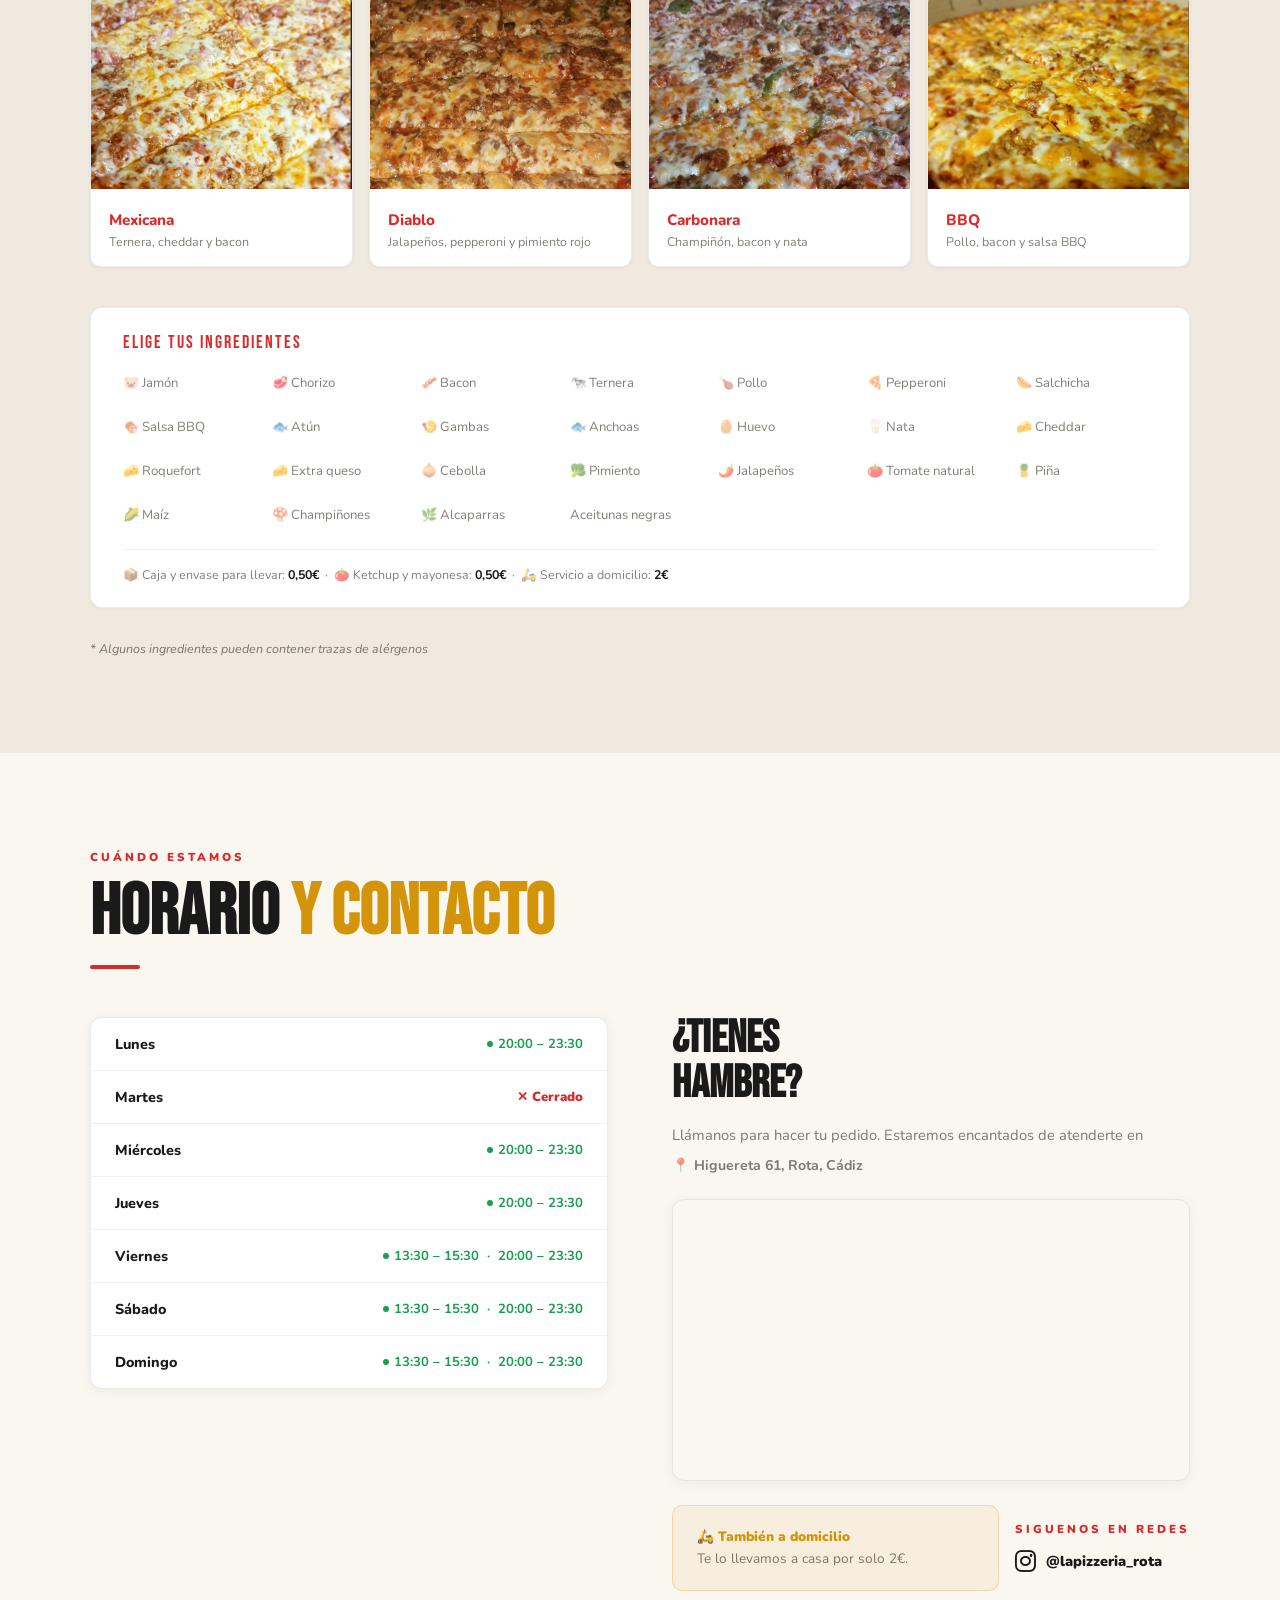
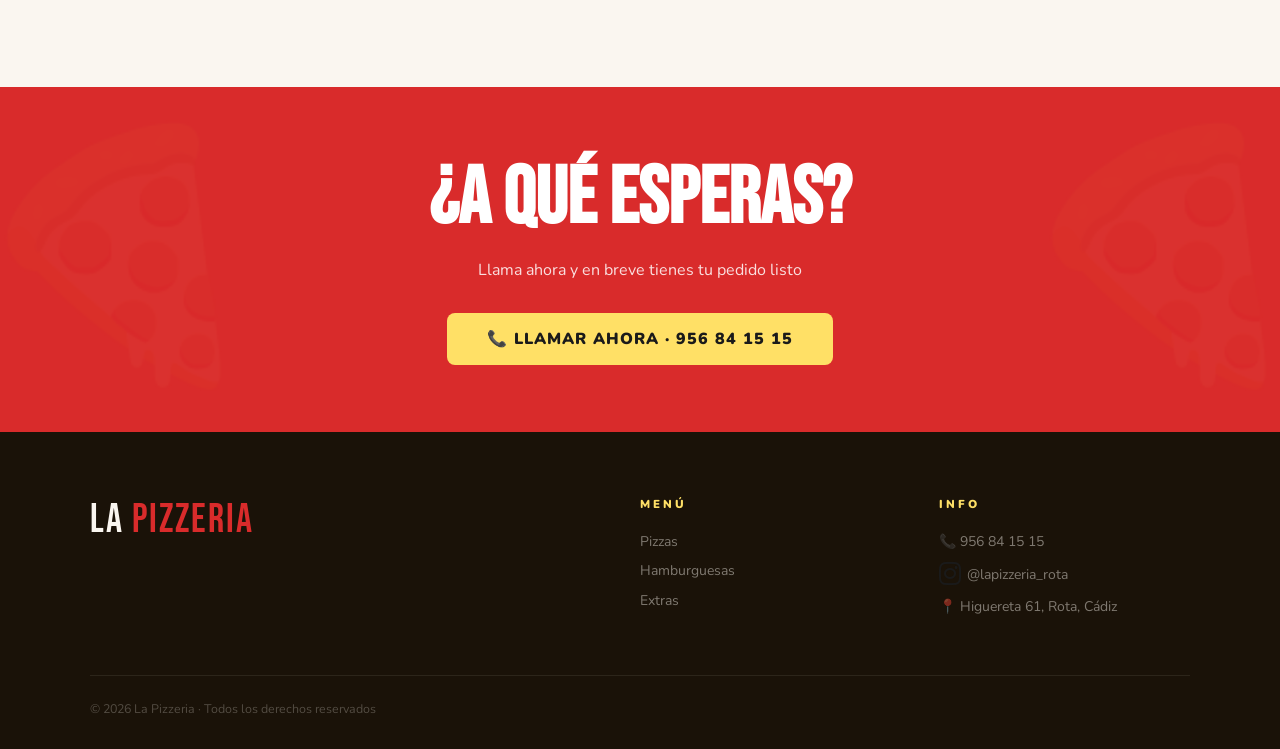
==== commit 553a785f: "ajuste" ====
--- a/index.html
+++ b/index.html
@@ -567,7 +567,7 @@
         Ven a probar una de las mejores
         <span style="color: var(--rojo);">pizzas artesanas</span>
       </p>
-      <p class="hero-desc">Servicio en mesa, para llevar o a domicilio</p>
+      <p class="hero-desc">Disfruta en local · Recoge tu pedido · Envío a domicilio</p>
       <div class="hero-btns">
         <a href="#menu" class="btn-rojo">Ver la carta</a>
         <a href="tel:956841515" class="btn-outline">📞 Pedir ahora</a>
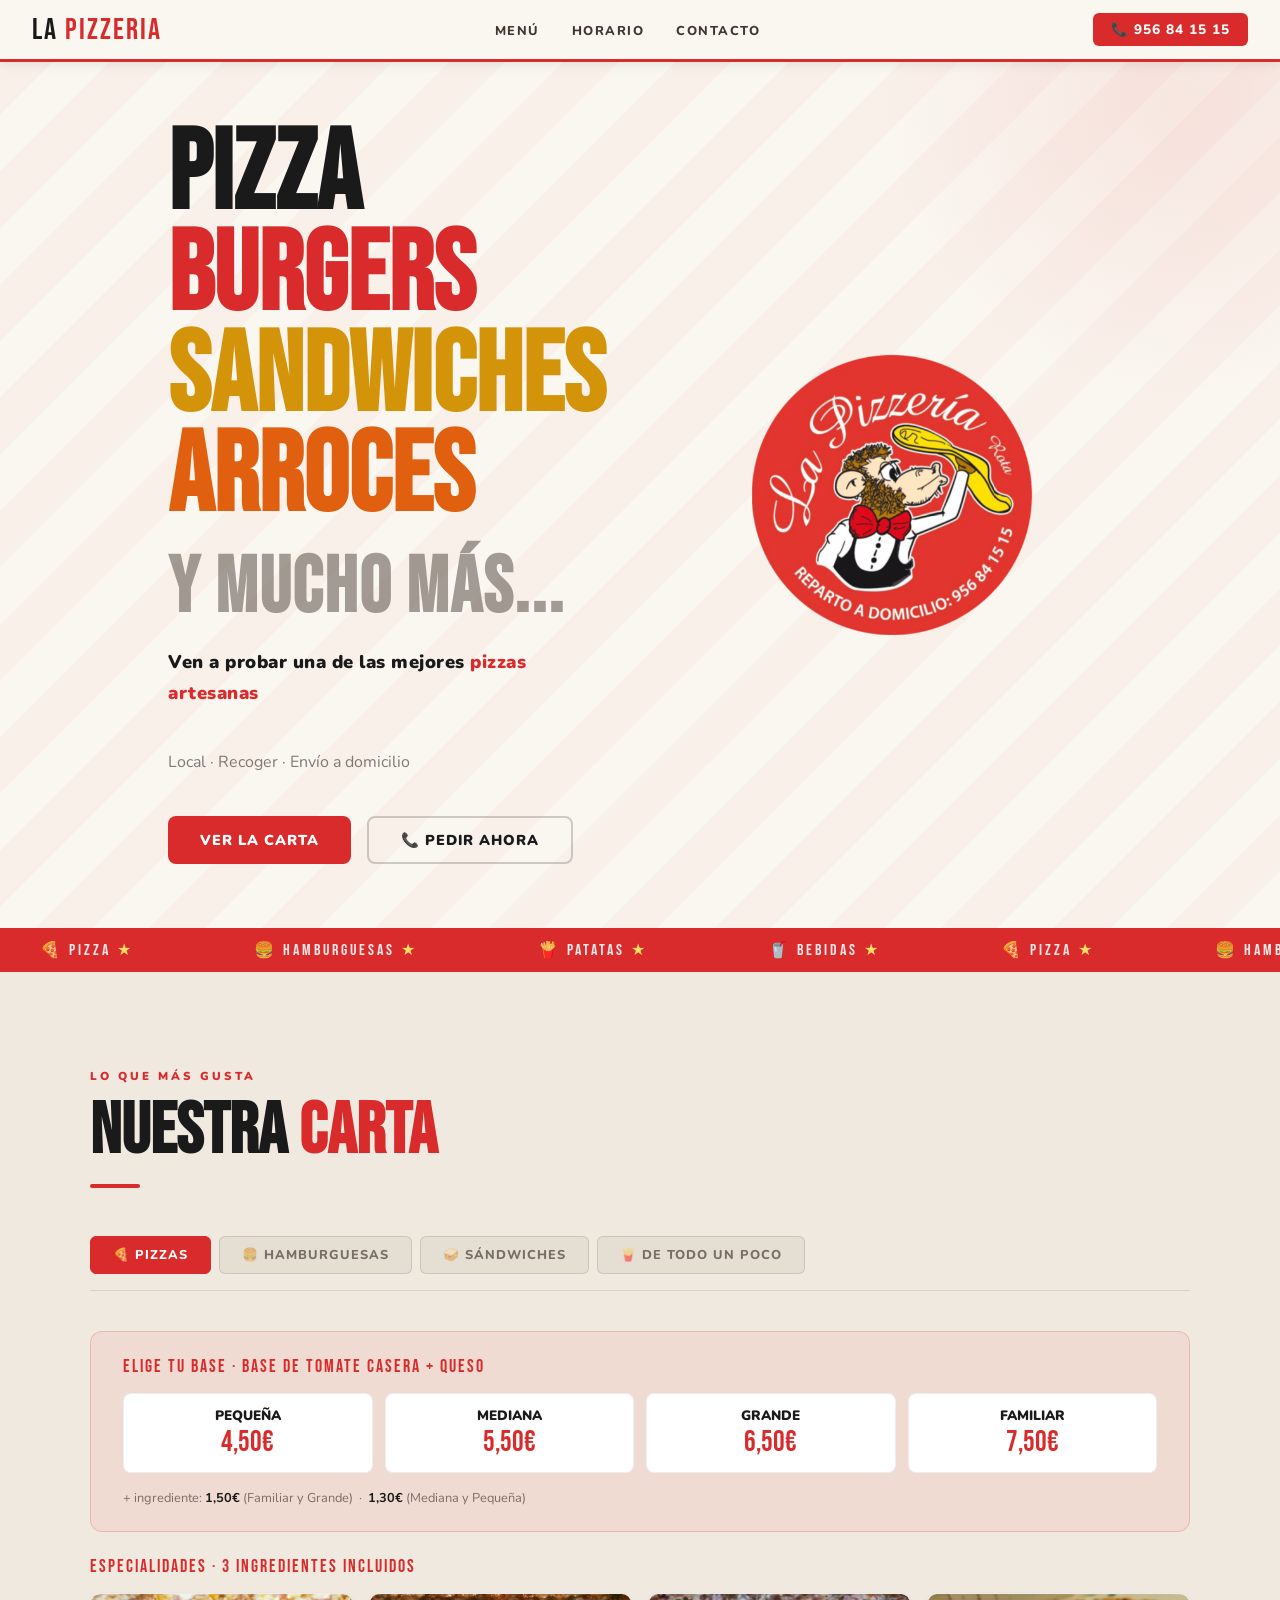
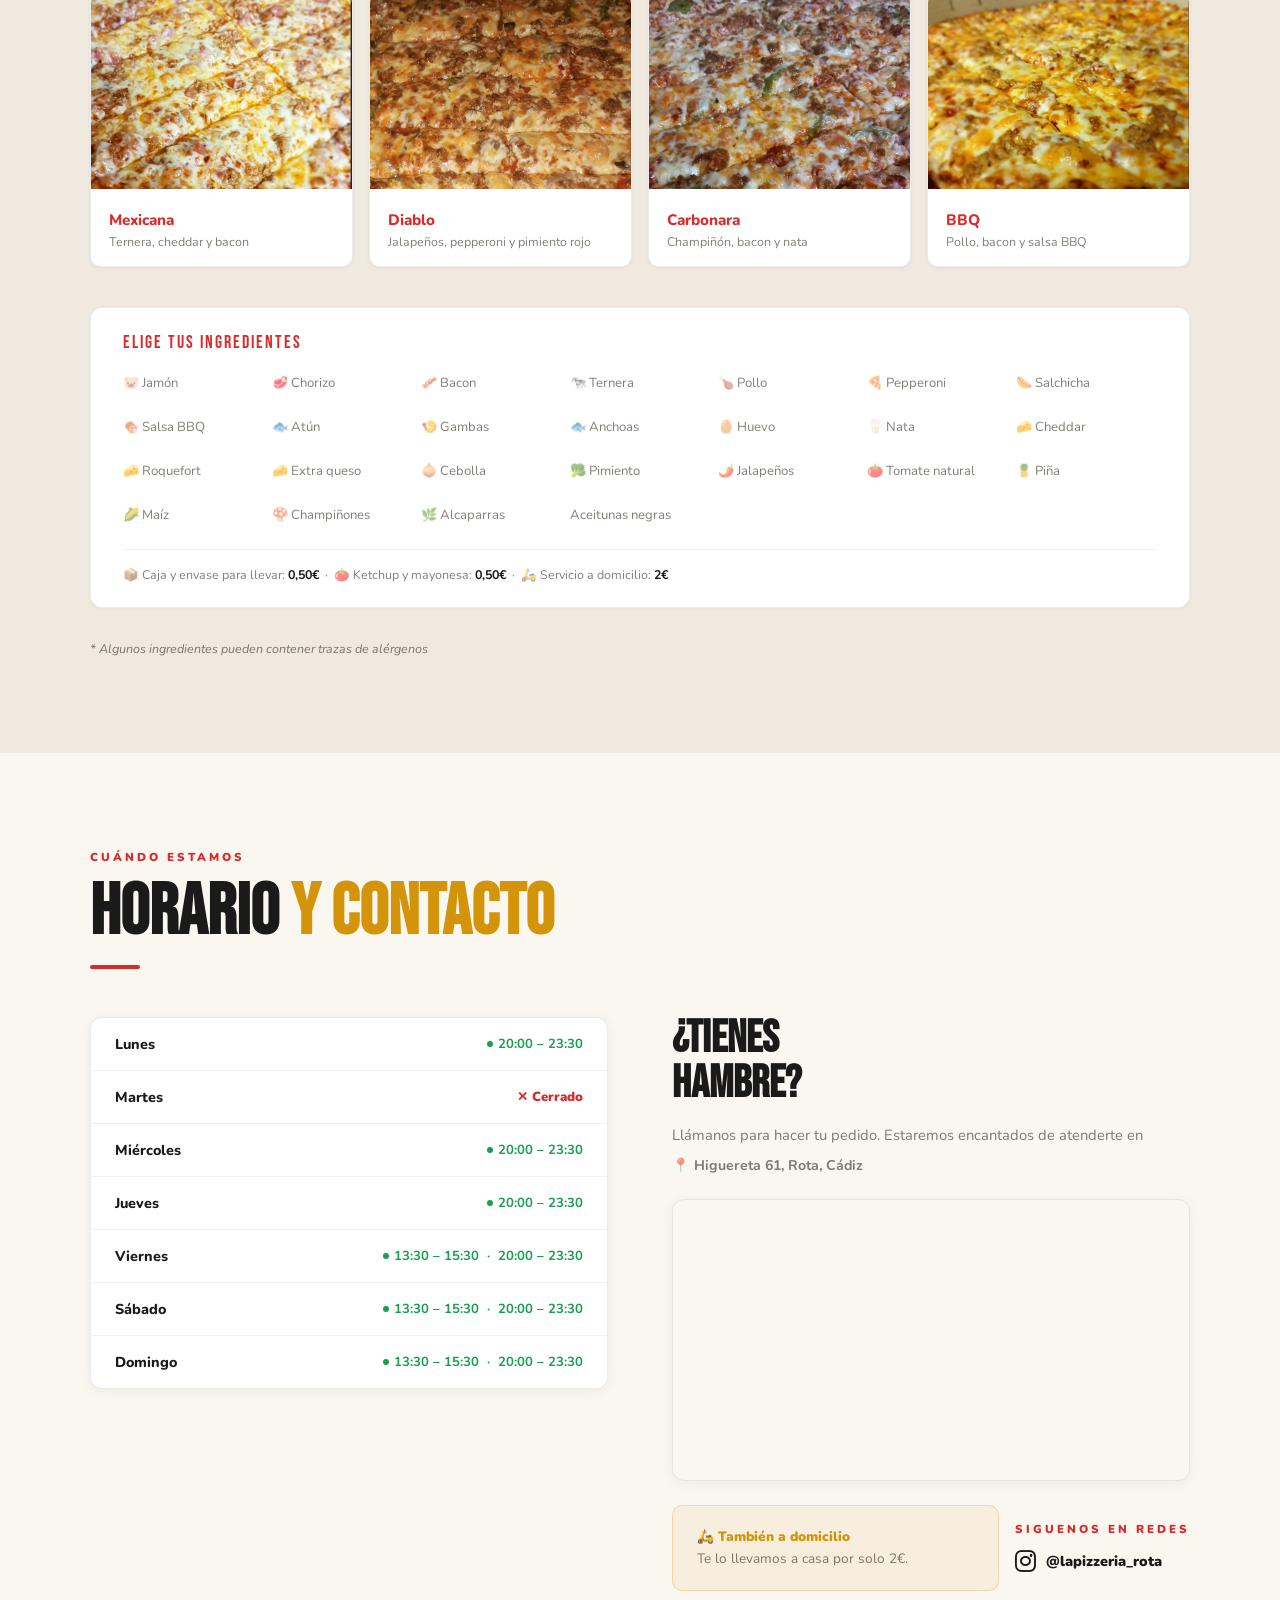
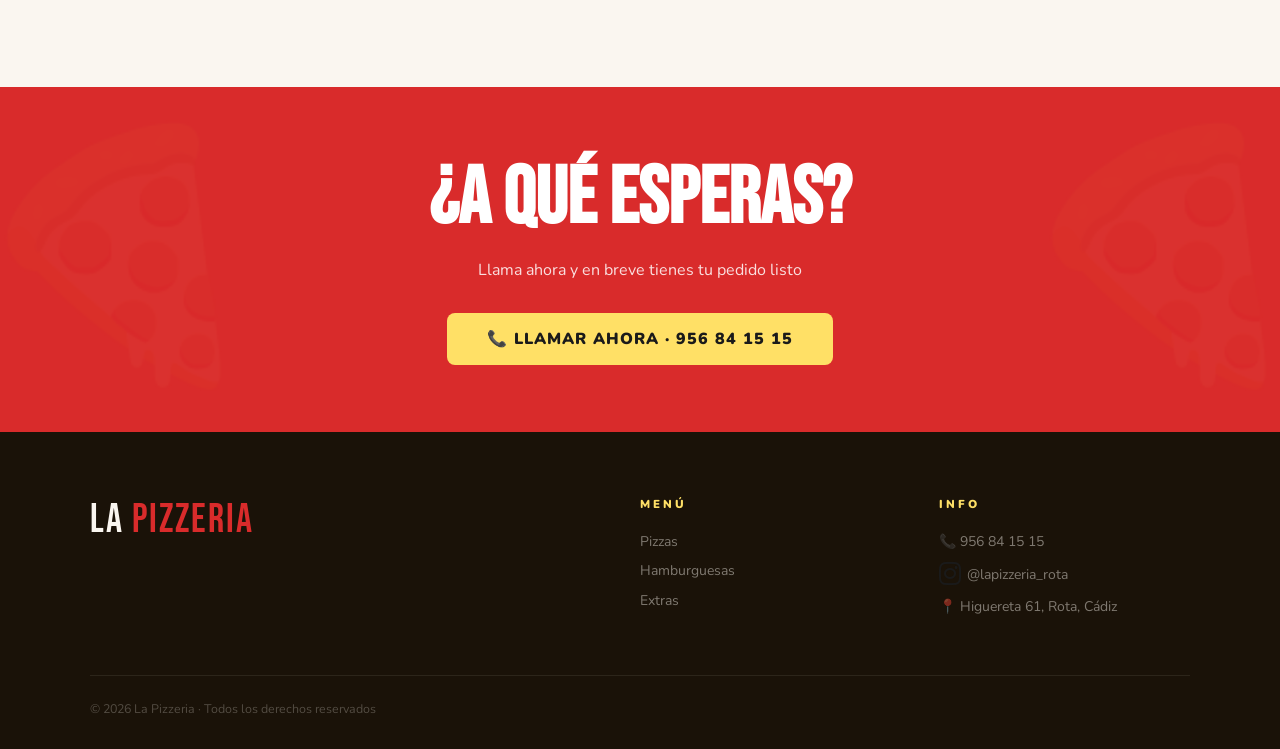
==== commit 53fb7ba7: "ajuste texto" ====
--- a/index.html
+++ b/index.html
@@ -567,7 +567,7 @@
         Ven a probar una de las mejores
         <span style="color: var(--rojo);">pizzas artesanas</span>
       </p>
-      <p class="hero-desc">Disfruta en local · Recoge tu pedido · Envío a domicilio</p>
+      <p class="hero-desc">Local · Recoger · Envío a domicilio</p>
       <div class="hero-btns">
         <a href="#menu" class="btn-rojo">Ver la carta</a>
         <a href="tel:956841515" class="btn-outline">📞 Pedir ahora</a>
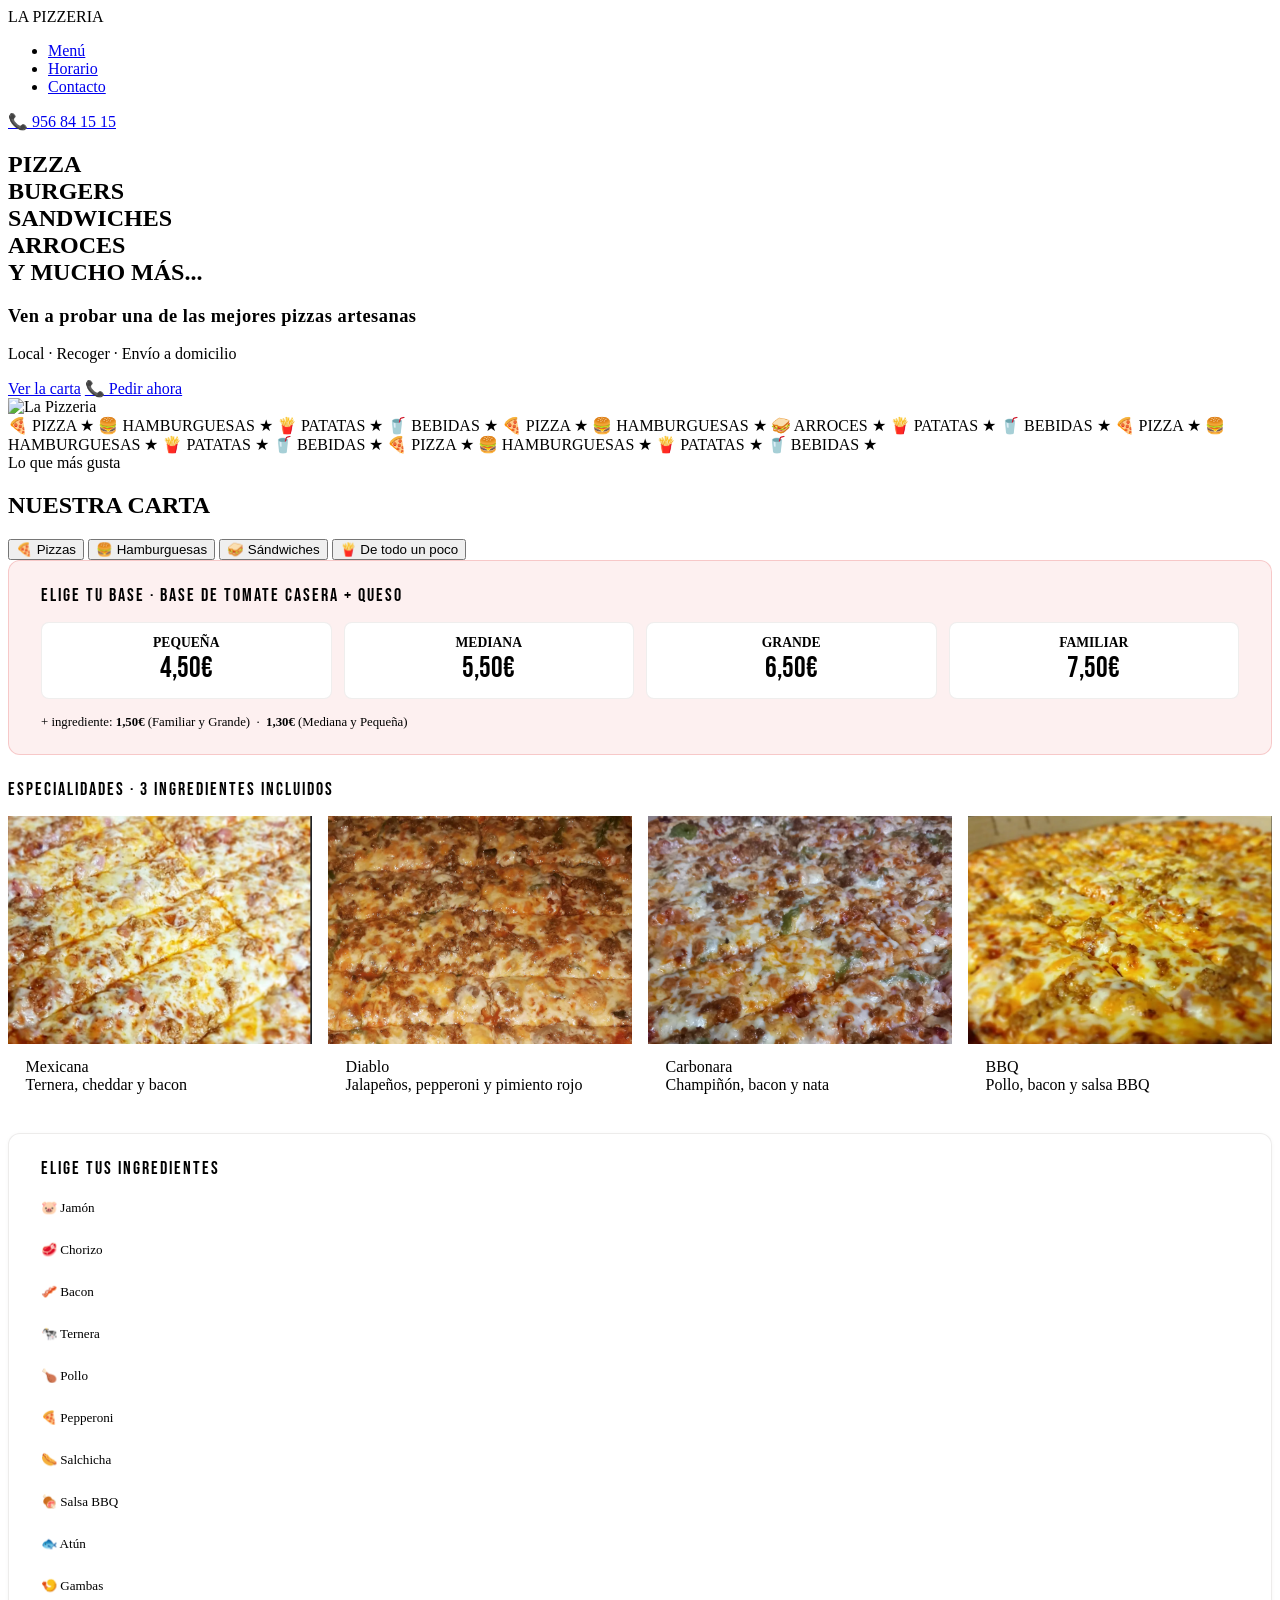
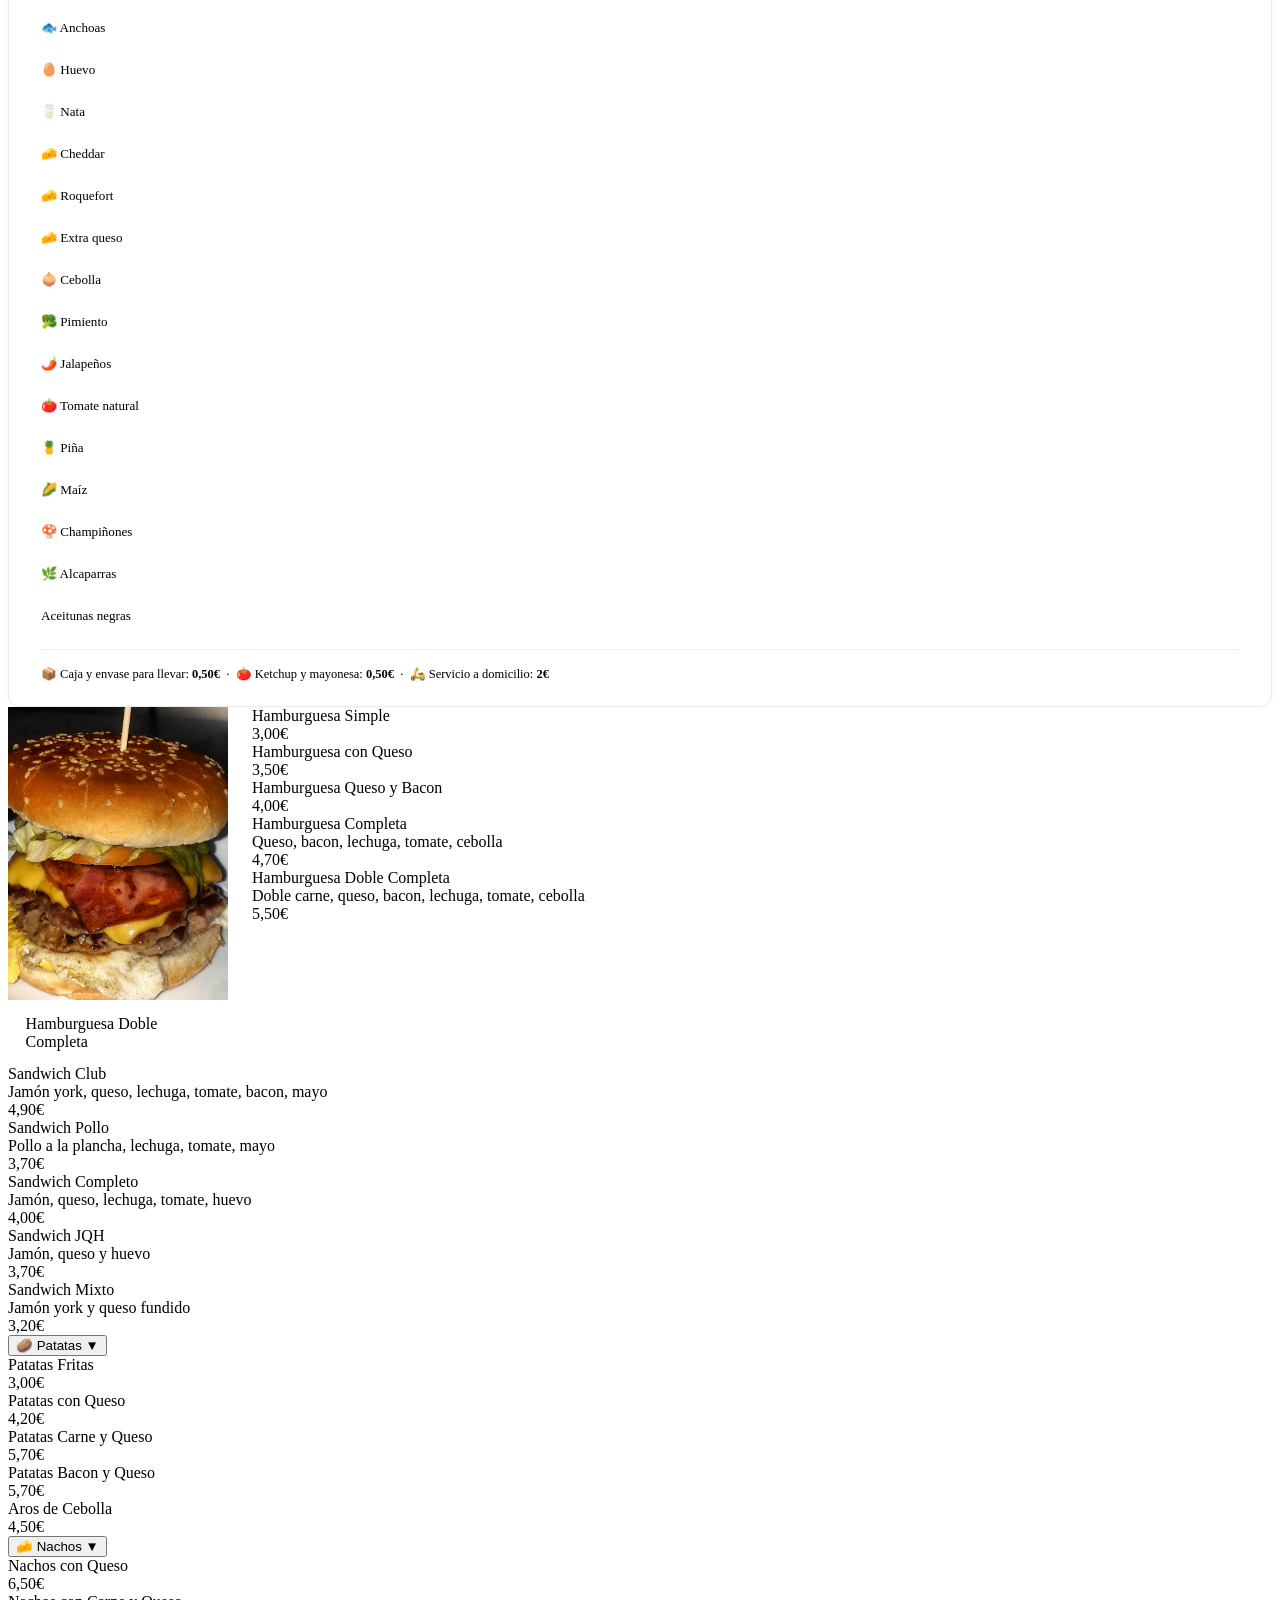
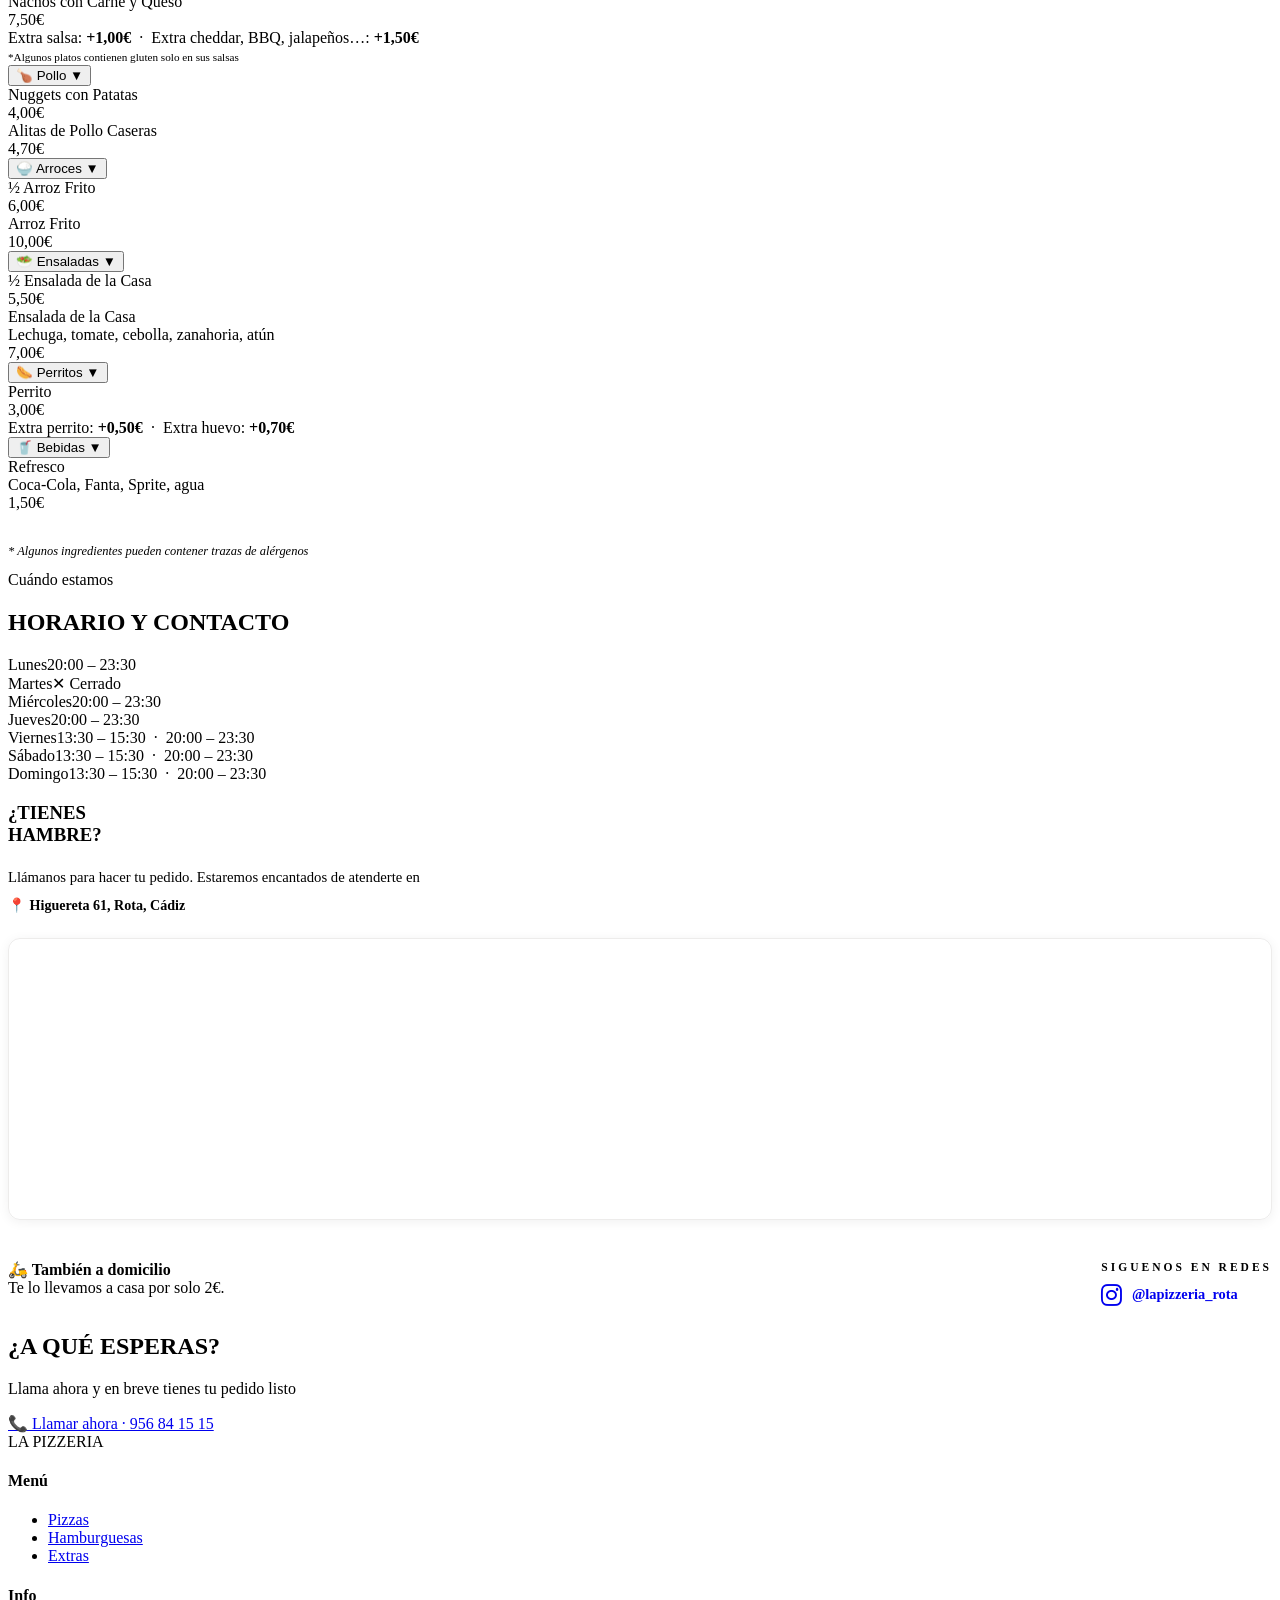
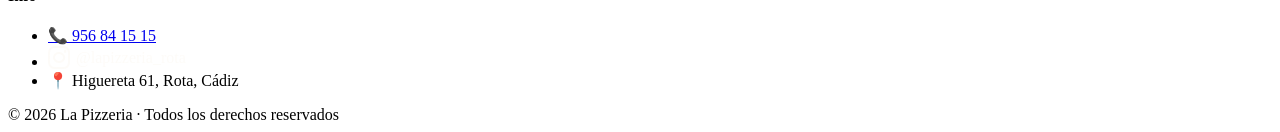
==== commit c5988b85: "Añadir style.css" ====
--- a/index.html
+++ b/index.html
@@ -7,535 +7,8 @@
 <title>La Pizzeria · Pizza · Burgers · Sandwiches</title>
 <link href="https://fonts.googleapis.com/css2?family=Bebas+Neue&family=Nunito:wght@400;600;700;800;900&display=swap" rel="stylesheet">
 <link rel="stylesheet" href="https://cdnjs.cloudflare.com/ajax/libs/font-awesome/6.5.0/css/all.min.css">
-
-<style>
-  :root {
-    --rojo: #D92B2B;
-    --rojo-oscuro: #A51F1F;
-    --amarillo: #D4940A;
-    --amarillo-oscuro: #B57D08;
-    --crema: #FAF6F0;
-    --crema-oscuro: #F0E9DF;
-    --crema-medio: #E8DFD2;
-    --texto: #1A1A1A;
-    --texto-suave: rgba(30,20,10,0.55);
-    --texto-claro: rgba(30,20,10,0.85);
-  }
-
-  * { margin: 0; padding: 0; box-sizing: border-box; }
-  html { scroll-behavior: smooth; }
-
-  body {
-    font-family: 'Nunito', sans-serif;
-    background: var(--crema);
-    color: var(--texto);
-    overflow-x: hidden;
-  }
-
-  /* NAV */
-  nav {
-    position: fixed;
-    top: 0; left: 0; right: 0;
-    z-index: 1000;
-    background: var(--crema);
-    border-bottom: 3px solid var(--rojo);
-    padding: 0 2rem;
-    height: 62px;
-    display: flex;
-    align-items: center;
-    justify-content: space-between;
-    box-shadow: 0 2px 12px rgba(0,0,0,0.08);
-  }
-
-  .nav-logo {
-    font-family: 'Bebas Neue', sans-serif;
-    font-size: 1.9rem;
-    color: var(--texto);
-    letter-spacing: 2px;
-  }
-  .nav-logo span { color: var(--rojo); }
-
-  .nav-links { display: flex; gap: 2rem; list-style: none; }
-  .nav-links a {
-    color: var(--texto-claro);
-    text-decoration: none;
-    font-size: 0.8rem;
-    font-weight: 800;
-    letter-spacing: 1.5px;
-    text-transform: uppercase;
-    transition: color 0.2s;
-  }
-  .nav-links a:hover { color: var(--rojo); }
-
-  .nav-tel {
-    background: var(--rojo);
-    color: white;
-    padding: 7px 18px;
-    border-radius: 6px;
-    font-weight: 800;
-    font-size: 0.85rem;
-    letter-spacing: 1px;
-    text-decoration: none;
-    transition: background 0.2s;
-  }
-  .nav-tel:hover { background: var(--rojo-oscuro); }
-
-  /* HERO */
-  .hero {
-    min-height: 100vh;
-    background: var(--crema);
-    display: flex;
-    align-items: center;
-    position: relative;
-    overflow: hidden;
-    padding-top: 62px;
-  }
-
-  .hero-stripes {
-    position: absolute;
-    inset: 0;
-    background: repeating-linear-gradient(
-      -45deg,
-      transparent, transparent 40px,
-      rgba(217,43,43,0.03) 40px, rgba(217,43,43,0.03) 80px
-    );
-  }
-
-  .hero-glow {
-    position: absolute;
-    top: -200px; right: -200px;
-    width: 600px; height: 600px;
-    background: radial-gradient(circle, rgba(217,43,43,0.08) 0%, transparent 70%);
-    pointer-events: none;
-  }
-
-  .hero-inner {
-    position: relative;
-    z-index: 2;
-    max-width: 1100px;
-    margin: 0 auto;
-    padding: 4rem 2rem;
-    display: grid;
-    grid-template-columns: 1fr 1fr;
-    gap: 4rem;
-    align-items: center;
-  }
-
-  .hero-titulo {
-    font-family: 'Bebas Neue', sans-serif;
-    font-size: clamp(4rem, 9vw, 7rem);
-    line-height: 0.9;
-    color: var(--texto);
-    margin-bottom: 1rem;
-    animation: fadeUp 0.6s ease 0.15s both;
-  }
-  .hero-titulo .acento { color: var(--rojo); }
-  .hero-titulo .amarillo { color: var(--amarillo); }
-  .hero-titulo .naranja { color: #E06010; }
-  .hero-titulo .mas {
-    color: rgba(30,20,10,0.4);
-    font-size: 0.7em;
-    letter-spacing: 2px;
-  }
-
-  .hero-desc {
-    font-size: 1rem;
-    color: var(--texto-suave);
-    line-height: 1.7;
-    margin-bottom: 2.5rem;
-    max-width: 440px;
-    animation: fadeUp 0.6s ease 0.3s both;
-  }
-
-  .hero-btns {
-    display: flex;
-    gap: 1rem;
-    flex-wrap: wrap;
-    animation: fadeUp 0.6s ease 0.45s both;
-  }
-
-  .btn-rojo {
-    background: var(--rojo);
-    color: white;
-    border: none;
-    padding: 14px 32px;
-    border-radius: 8px;
-    font-family: 'Nunito', sans-serif;
-    font-weight: 900;
-    font-size: 0.9rem;
-    letter-spacing: 1px;
-    text-transform: uppercase;
-    text-decoration: none;
-    display: inline-block;
-    transition: all 0.2s;
-    cursor: pointer;
-  }
-  .btn-rojo:hover { background: var(--rojo-oscuro); transform: translateY(-2px); }
-
-  .btn-outline {
-    background: transparent;
-    color: var(--texto);
-    border: 2px solid rgba(30,20,10,0.2);
-    padding: 12px 32px;
-    border-radius: 8px;
-    font-family: 'Nunito', sans-serif;
-    font-weight: 900;
-    font-size: 0.9rem;
-    letter-spacing: 1px;
-    text-transform: uppercase;
-    text-decoration: none;
-    display: inline-block;
-    transition: all 0.2s;
-  }
-  .btn-outline:hover { border-color: var(--rojo); color: var(--rojo); }
-
-  .hero-logo-lado {
-    display: flex;
-    align-items: center;
-    justify-content: center;
-    animation: fadeIn 1s ease 0.5s both;
-  }
-
-  /* STRIP */
-  .categorias-strip { background: var(--rojo); overflow: hidden; }
-  .strip-inner {
-    display: flex;
-    animation: scrollStrip 20s linear infinite;
-    white-space: nowrap;
-  }
-  .strip-item {
-    padding: 12px 2.5rem;
-    font-family: 'Bebas Neue', sans-serif;
-    font-size: 1rem;
-    letter-spacing: 3px;
-    color: rgba(255,255,255,0.9);
-    flex-shrink: 0;
-  }
-  .strip-item span { color: #FFE066; margin-right: 2.5rem; }
-
-  @keyframes scrollStrip {
-    from { transform: translateX(0); }
-    to   { transform: translateX(-50%); }
-  }
-
-  /* MENÚ */
-  .seccion-menu { padding: 6rem 2rem; background: var(--crema-oscuro); }
-  .contenedor { max-width: 1100px; margin: 0 auto; }
-  .seccion-header { margin-bottom: 3rem; }
-
-  .etiqueta {
-    font-size: 0.72rem;
-    font-weight: 900;
-    letter-spacing: 3px;
-    text-transform: uppercase;
-    color: var(--rojo);
-    display: block;
-    margin-bottom: 0.75rem;
-  }
-
-  .seccion-titulo {
-    font-family: 'Bebas Neue', sans-serif;
-    font-size: clamp(2.5rem, 6vw, 4.5rem);
-    color: var(--texto);
-    line-height: 1;
-  }
-  .seccion-titulo .amarillo { color: var(--amarillo); }
-  .seccion-titulo .rojo { color: var(--rojo); }
-
-  .linea-roja { width: 50px; height: 4px; background: var(--rojo); border-radius: 2px; margin-top: 1rem; }
-
-  .menu-tabs {
-    display: flex;
-    gap: 0.5rem;
-    flex-wrap: wrap;
-    margin-bottom: 2.5rem;
-    border-bottom: 1px solid rgba(30,20,10,0.1);
-    padding-bottom: 1rem;
-  }
-
-  .menu-tab {
-    background: rgba(30,20,10,0.05);
-    border: 1px solid rgba(30,20,10,0.12);
-    color: rgba(30,20,10,0.55);
-    padding: 9px 22px;
-    border-radius: 6px;
-    font-family: 'Nunito', sans-serif;
-    font-size: 0.8rem;
-    font-weight: 800;
-    letter-spacing: 1px;
-    text-transform: uppercase;
-    cursor: pointer;
-    transition: all 0.2s;
-  }
-  .menu-tab.activo, .menu-tab:hover {
-    background: var(--rojo);
-    border-color: var(--rojo);
-    color: white;
-  }
-
-  .menu-grid {
-    display: grid;
-    grid-template-columns: repeat(auto-fill, minmax(280px, 1fr));
-    gap: 1rem;
-  }
-
-  .menu-categoria { display: none; }
-  .menu-categoria.visible { display: grid; }
-
-  .menu-item {
-    background: white;
-    border: 1px solid rgba(30,20,10,0.08);
-    border-radius: 10px;
-    padding: 1.25rem 1.5rem;
-    display: flex;
-    justify-content: space-between;
-    align-items: center;
-    gap: 1rem;
-    transition: all 0.2s;
-    box-shadow: 0 1px 4px rgba(0,0,0,0.05);
-  }
-  .menu-item:hover {
-    border-color: rgba(217,43,43,0.35);
-    transform: translateX(4px);
-    box-shadow: 0 3px 12px rgba(217,43,43,0.1);
-  }
-
-  .menu-nombre { font-weight: 800; font-size: 0.95rem; color: var(--texto); margin-bottom: 3px; }
-  .menu-desc { font-size: 0.78rem; color: var(--texto-suave); line-height: 1.5; }
-  .menu-precio { font-family: 'Bebas Neue', sans-serif; font-size: 1.5rem; color: var(--rojo); white-space: nowrap; }
-
-  /* HORARIO */
-  .seccion-horario { padding: 6rem 2rem; background: var(--crema); }
-
-  .horario-grid {
-    display: grid;
-    grid-template-columns: 1fr 1fr;
-    gap: 4rem;
-    align-items: start;
-    margin-top: 3rem;
-  }
-
-  .horario-tabla {
-    background: white;
-    border-radius: 12px;
-    overflow: hidden;
-    border: 1px solid rgba(30,20,10,0.08);
-    box-shadow: 0 2px 12px rgba(0,0,0,0.06);
-  }
-
-  .horario-fila {
-    display: flex;
-    justify-content: space-between;
-    align-items: center;
-    padding: 1rem 1.5rem;
-    border-bottom: 1px solid rgba(30,20,10,0.06);
-    transition: background 0.2s;
-  }
-  .horario-fila:last-child { border-bottom: none; }
-  .horario-fila:hover { background: rgba(30,20,10,0.02); }
-
-  .dia { font-weight: 800; font-size: 0.9rem; color: var(--texto); }
-
-  .badge-abierto {
-    display: inline-flex;
-    align-items: center;
-    gap: 5px;
-    font-size: 0.82rem;
-    font-weight: 700;
-    color: #1a9e50;
-  }
-  .badge-abierto::before {
-    content: '';
-    width: 6px; height: 6px;
-    background: #1a9e50;
-    border-radius: 50%;
-    display: inline-block;
-  }
-
-  .badge-cerrado { font-size: 0.82rem; font-weight: 900; color: var(--rojo); }
-
-  .contacto-bloque h3 {
-    font-family: 'Bebas Neue', sans-serif;
-    font-size: 2.8rem;
-    color: var(--texto);
-    line-height: 1;
-    margin-bottom: 1rem;
-  }
-  .contacto-bloque p {
-    color: var(--texto-suave);
-    font-size: 0.92rem;
-    line-height: 1.7;
-    margin-bottom: 2rem;
-  }
-
-  .tel-boton {
-    display: flex;
-    align-items: center;
-    gap: 1rem;
-    background: var(--rojo);
-    color: white;
-    text-decoration: none;
-    padding: 1.25rem 2rem;
-    border-radius: 10px;
-    font-weight: 900;
-    font-size: 1.3rem;
-    letter-spacing: 1px;
-    transition: all 0.2s;
-    margin-bottom: 1.5rem;
-  }
-  .tel-boton:hover {
-    background: var(--rojo-oscuro);
-    transform: translateY(-2px);
-    box-shadow: 0 8px 30px rgba(217,43,43,0.25);
-  }
-
-  .info-box {
-    background: rgba(212,148,10,0.08);
-    border: 1px solid rgba(212,148,10,0.25);
-    border-radius: 10px;
-    padding: 1.25rem 1.5rem;
-  }
-  .info-box p { color: var(--texto-suave); font-size: 0.85rem; margin: 0; line-height: 1.6; }
-  .info-box strong { color: var(--amarillo); font-weight: 900; }
-
-  /* BANNER */
-  .banner {
-    background: var(--rojo);
-    padding: 4rem 2rem;
-    text-align: center;
-    position: relative;
-    overflow: hidden;
-  }
-  .banner::before, .banner::after {
-    content: '🍕';
-    position: absolute;
-    font-size: 15rem;
-    opacity: 0.04;
-    top: 50%;
-    transform: translateY(-50%);
-  }
-  .banner::before { left: -2rem; }
-  .banner::after  { right: -2rem; }
-
-  .banner h2 {
-    font-family: 'Bebas Neue', sans-serif;
-    font-size: clamp(2.5rem, 7vw, 5rem);
-    color: white;
-    margin-bottom: 0.75rem;
-    position: relative;
-  }
-  .banner p { color: rgba(255,255,255,0.85); font-size: 1rem; margin-bottom: 2rem; position: relative; }
-
-  .btn-amarillo {
-    background: #FFE066;
-    color: #1A1A1A;
-    border: none;
-    padding: 15px 40px;
-    border-radius: 8px;
-    font-family: 'Nunito', sans-serif;
-    font-weight: 900;
-    font-size: 1rem;
-    letter-spacing: 1px;
-    text-transform: uppercase;
-    text-decoration: none;
-    display: inline-block;
-    transition: all 0.2s;
-    position: relative;
-  }
-  .btn-amarillo:hover { background: #FFD600; transform: translateY(-2px); }
-
-  /* FOOTER */
-  footer {
-    background: #1A1208;
-    padding: 4rem 2rem 2rem;
-    border-top: 3px solid var(--rojo);
-  }
-  .footer-grid {
-    display: grid;
-    grid-template-columns: 2fr 1fr 1fr;
-    gap: 3rem;
-    max-width: 1100px;
-    margin: 0 auto 3rem;
-  }
-  .footer-logo { font-family: 'Bebas Neue', sans-serif; font-size: 2.5rem; color: var(--crema); letter-spacing: 2px; margin-bottom: 1rem; }
-  .footer-logo span { color: var(--rojo); }
-  .footer-col h4 { font-size: 0.72rem; font-weight: 900; letter-spacing: 3px; text-transform: uppercase; color: #FFE066; margin-bottom: 1.25rem; }
-  .footer-col ul { list-style: none; }
-  .footer-col ul li { margin-bottom: 0.65rem; font-size: 0.875rem; color: rgba(250,246,240,0.45); }
-  .footer-col ul li a { color: rgba(250,246,240,0.45); text-decoration: none; transition: color 0.2s; }
-  .footer-col ul li a:hover { color: #FFE066; }
-  .footer-bottom {
-    max-width: 1100px;
-    margin: 0 auto;
-    border-top: 1px solid rgba(250,246,240,0.08);
-    padding-top: 1.5rem;
-    display: flex;
-    justify-content: space-between;
-    font-size: 0.78rem;
-    color: rgba(250,246,240,0.25);
-  }
-
-  /* ANIMACIONES */
-  @keyframes fadeUp {
-    from { opacity: 0; transform: translateY(24px); }
-    to   { opacity: 1; transform: translateY(0); }
-  }
-  @keyframes fadeIn {
-    from { opacity: 0; }
-    to   { opacity: 1; }
-  }
-
-  .appear {
-    opacity: 0;
-    transform: translateY(24px);
-    transition: opacity 0.65s ease, transform 0.65s ease;
-  }
-  .appear.visible { opacity: 1; transform: translateY(0); }
-
-  
-  /* ACORDEÓN */
-  .acordeon-item { border: 1px solid rgba(30,20,10,0.1); border-radius: 10px; overflow: hidden; margin-bottom: 0.6rem; }
-  .acordeon-header {
-    width: 100%; background: white; border: none; color: var(--texto);
-    font-family: 'Nunito', sans-serif; font-weight: 900; font-size: 0.95rem;
-    padding: 1rem 1.25rem; display: flex; justify-content: space-between; align-items: center;
-    cursor: pointer; transition: background 0.2s; text-align: left; letter-spacing: 0.5px;
-    box-shadow: 0 1px 4px rgba(0,0,0,0.04);
-  }
-  .acordeon-header:hover { background: var(--crema-oscuro); }
-  .acordeon-header.abierto { background: rgba(217,43,43,0.06); border-bottom: 1px solid rgba(217,43,43,0.15); }
-  .acordeon-flecha { font-size: 0.75rem; color: var(--rojo); transition: transform 0.3s; }
-  .acordeon-header.abierto .acordeon-flecha { transform: rotate(180deg); }
-  .acordeon-body { display: none; padding: 1rem 1.25rem; background: white; }
-  .acordeon-body.abierto { display: block; }
-  .todo-fila { display: flex; justify-content: space-between; align-items: center; padding: 0.6rem 0; border-bottom: 1px solid rgba(30,20,10,0.06); }
-  .todo-fila:last-of-type { border-bottom: none; }
-  .todo-nombre { font-size: 0.9rem; font-weight: 700; color: var(--texto); }
-  .todo-desc { font-size: 0.75rem; color: var(--texto-suave); margin-top: 2px; }
-  .todo-precio { font-family: 'Bebas Neue', sans-serif; font-size: 1.4rem; color: var(--rojo); white-space: nowrap; flex-shrink: 0; margin-left: 1rem; }
-  .todo-nota { margin-top: 0.75rem; font-size: 0.75rem; color: var(--texto-suave); line-height: 1.6; }
-  .todo-nota strong { color: var(--texto); }
-.ing-lista { grid-template-columns: repeat(auto-fill, minmax(140px,1fr)); }
-  /* RESPONSIVE */
- @media (max-width: 768px) {
-  .nav-links { display: none; }
-#cat-hamburguesas .menu-grid { grid-template-columns: 1fr !important; }
-  .hero-inner { grid-template-columns: 1fr; text-align: center; }
-  .hero-titulo { font-size: 3rem !important; }
-  .hero-btns { justify-content: center; }
-  .hero-logo-lado { justify-content: center; margin-top: 1rem; }
-  .hero-logo-lado img { width: 160px !important; height: 160px !important; }
- .ing-lista { grid-template-columns: repeat(3,1fr) !important; }
-  .esp-movil { grid-template-columns: repeat(2,1fr) !important; }
- .ing-lista span { padding: 8px 0 !important; border-bottom: 1px solid rgba(30,20,10,0.06); }
-.hamburguesas-grid { grid-template-columns: 1fr !important; }
-.hamburguesa-foto { display: none !important; }
-  .horario-grid { grid-template-columns: 1fr; }
-
-  .footer-grid { grid-template-columns: 1fr; gap: 2rem; }
-  .footer-bottom { flex-direction: column; gap: 0.5rem; text-align: center; }
- 
-</style>
+<link rel="stylesheet" href="assets/css/style.css">
+
 </head>
 <body>
 
@@ -574,7 +47,7 @@
       </div>
     </div>
     <div class="hero-logo-lado">
-      <img src="logo.png" alt="La Pizzeria" style="width: 280px; height: 280px; object-fit: contain;">
+      <img src="assets/images/logo.PNG" alt="La Pizzeria" style="width: 280px; height: 280px; object-fit: contain;">
     </div>
   </div>
 </section>
@@ -651,7 +124,7 @@
         <div class="esp-movil" style="display:grid;grid-template-columns:repeat(4,1fr);gap:1rem;margin-bottom:1.5rem;">
 
           <div class="menu-item" style="flex-direction:column;align-items:flex-start;gap:0.4rem;padding:0;overflow:hidden;">
-            <img src="pizza1.PNG" alt="Pizza Mexicana" style="width:100%;aspect-ratio:4/3;object-fit:cover;display:block;">
+            <img src="assets/images/pizza1.PNG" alt="Pizza Mexicana" style="width:100%;aspect-ratio:4/3;object-fit:cover;display:block;">
             <div style="padding:0.9rem 1.1rem;">
               <div class="menu-nombre" style="color:var(--rojo);">Mexicana</div>
               <div class="menu-desc">Ternera, cheddar y bacon</div>
@@ -659,7 +132,7 @@
           </div>
 
           <div class="menu-item" style="flex-direction:column;align-items:flex-start;gap:0.4rem;padding:0;overflow:hidden;">
-            <img src="pizza2.PNG" alt="Pizza Diablo" style="width:100%;aspect-ratio:4/3;object-fit:cover;display:block;">
+            <img src="assets/images/pizza2.PNG" alt="Pizza Diablo" style="width:100%;aspect-ratio:4/3;object-fit:cover;display:block;">
             <div style="padding:0.9rem 1.1rem;">
               <div class="menu-nombre" style="color:var(--rojo);">Diablo</div>
               <div class="menu-desc">Jalapeños, pepperoni y pimiento rojo</div>
@@ -667,7 +140,7 @@
           </div>
 
           <div class="menu-item" style="flex-direction:column;align-items:flex-start;gap:0.4rem;padding:0;overflow:hidden;">
-            <img src="pizza4.PNG" alt="Pizza Carbonara" style="width:100%;aspect-ratio:4/3;object-fit:cover;display:block;">
+            <img src="assets/images/pizza4.PNG" alt="Pizza Carbonara" style="width:100%;aspect-ratio:4/3;object-fit:cover;display:block;">
             <div style="padding:0.9rem 1.1rem;">
               <div class="menu-nombre" style="color:var(--rojo);">Carbonara</div>
               <div class="menu-desc">Champiñón, bacon y nata</div>
@@ -675,7 +148,7 @@
           </div>
 
           <div class="menu-item" style="flex-direction:column;align-items:flex-start;gap:0.4rem;padding:0;overflow:hidden;">
-            <img src="bbq.PNG" alt="Pizza BBQ" style="width:100%;aspect-ratio:4/3;object-fit:cover;display:block;object-position:center 30%;">
+            <img src="assets/images/bbq.PNG" alt="Pizza BBQ" style="width:100%;aspect-ratio:4/3;object-fit:cover;display:block;object-position:center 30%;">
             <div style="padding:0.9rem 1.1rem;">
               <div class="menu-nombre" style="color:var(--rojo);">BBQ</div>
               <div class="menu-desc">Pollo, bacon y salsa BBQ</div>
@@ -728,7 +201,7 @@
   <div class="hamburguesas-grid" style="display:grid;grid-template-columns:220px 1fr;gap:1.5rem;align-items:start;">
     
     <div class="menu-item hamburguesa-foto" style="flex-direction:column;align-items:flex-start;gap:0;padding:0;overflow:hidden;">
-      <img src="hamburguesa.PNG" alt="Hamburguesa" style="width:100%;aspect-ratio:3/4;object-fit:cover;display:block;object-position:center 20%;">
+      <img src="assets/images/hamburguesa.PNG" alt="Hamburguesa" style="width:100%;aspect-ratio:3/4;object-fit:cover;display:block;object-position:center 20%;">
       <div style="padding:0.9rem 1.1rem;">
         <div class="menu-nombre" style="color:var(--rojo);">Hamburguesa Doble Completa</div>
       </div>
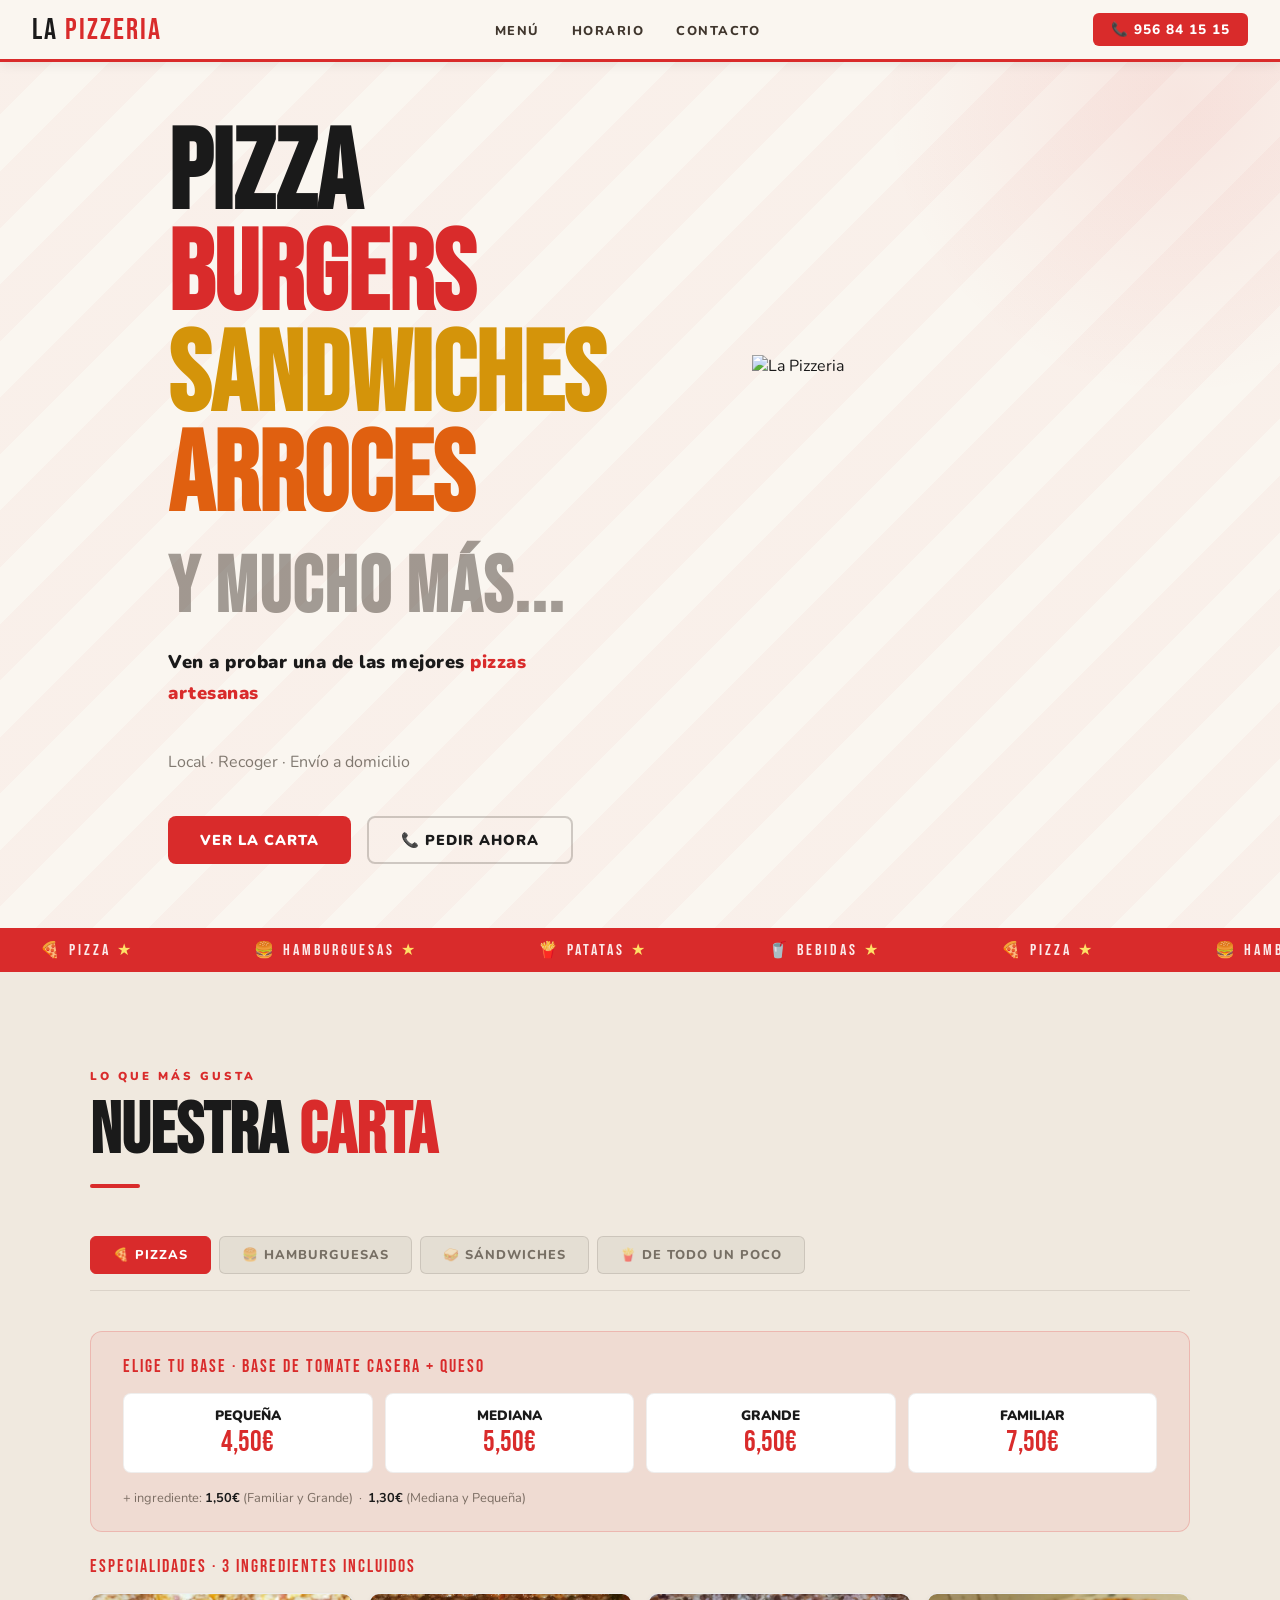
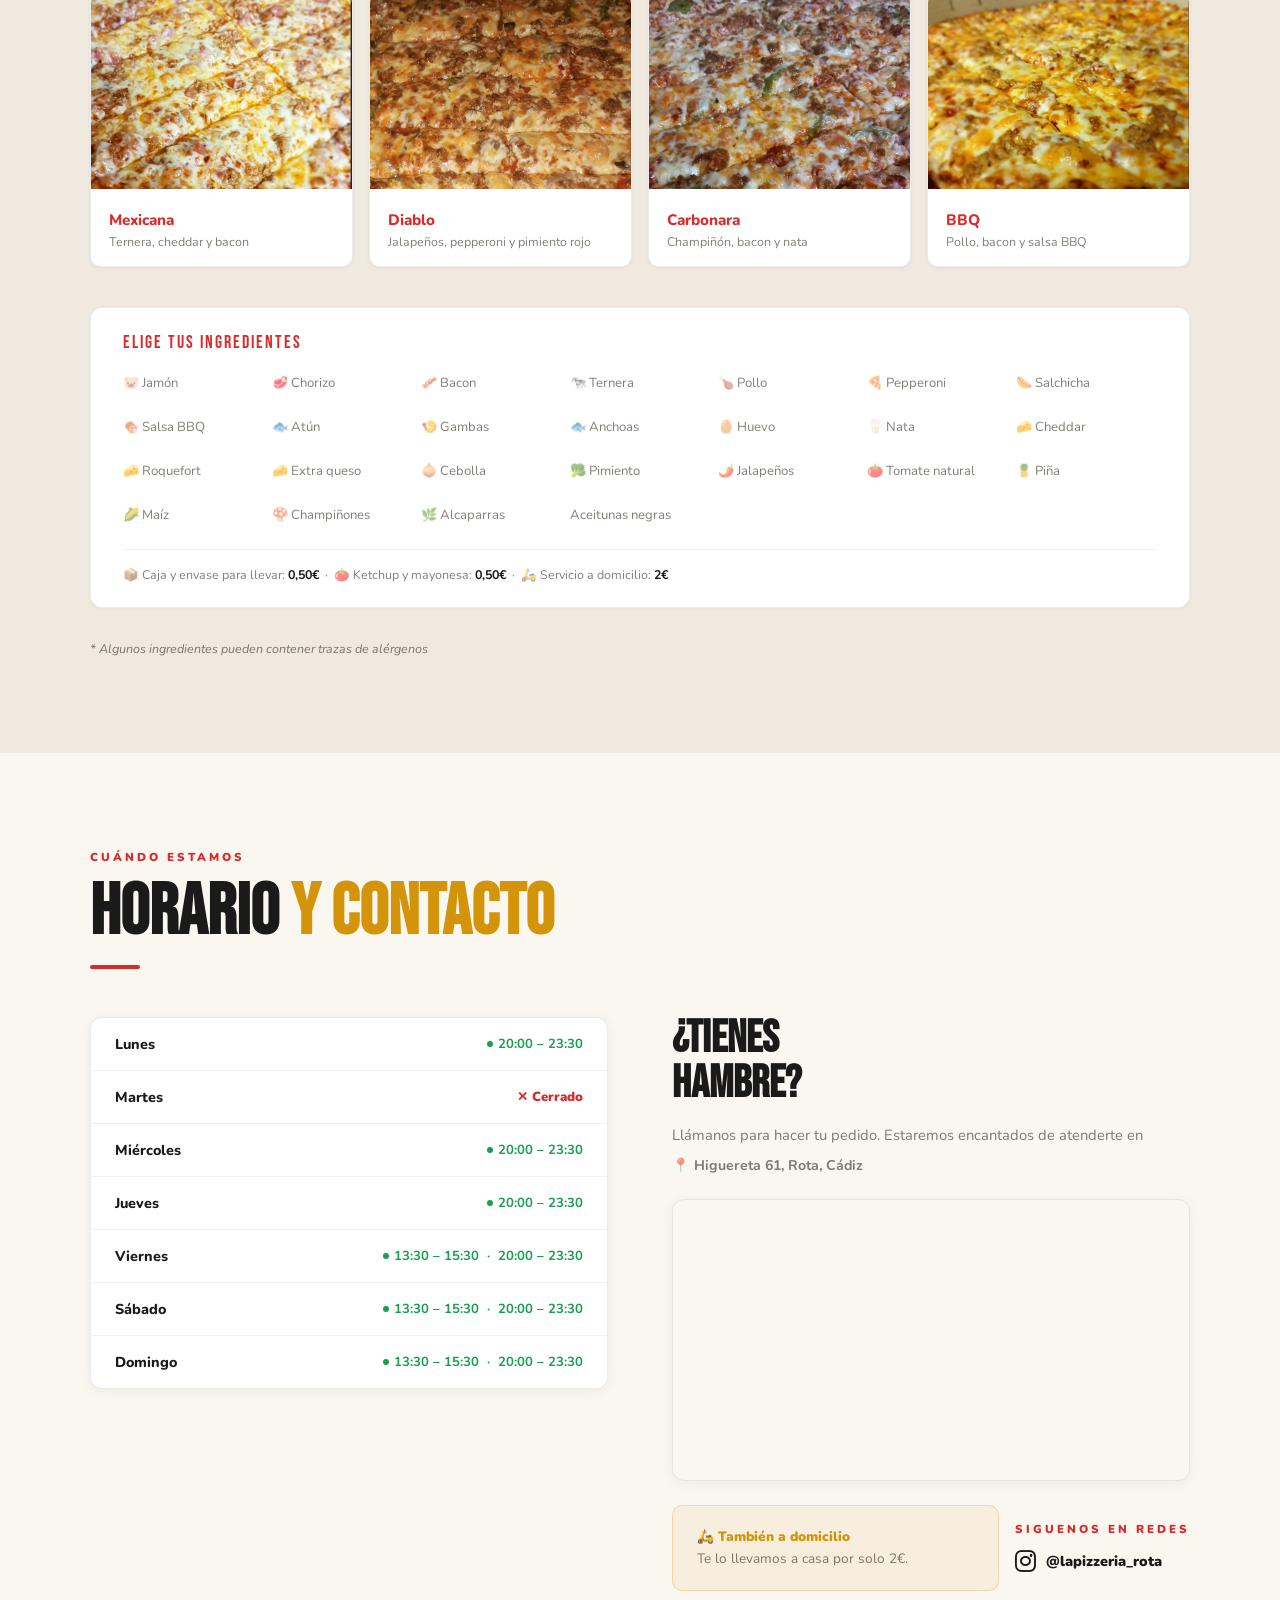
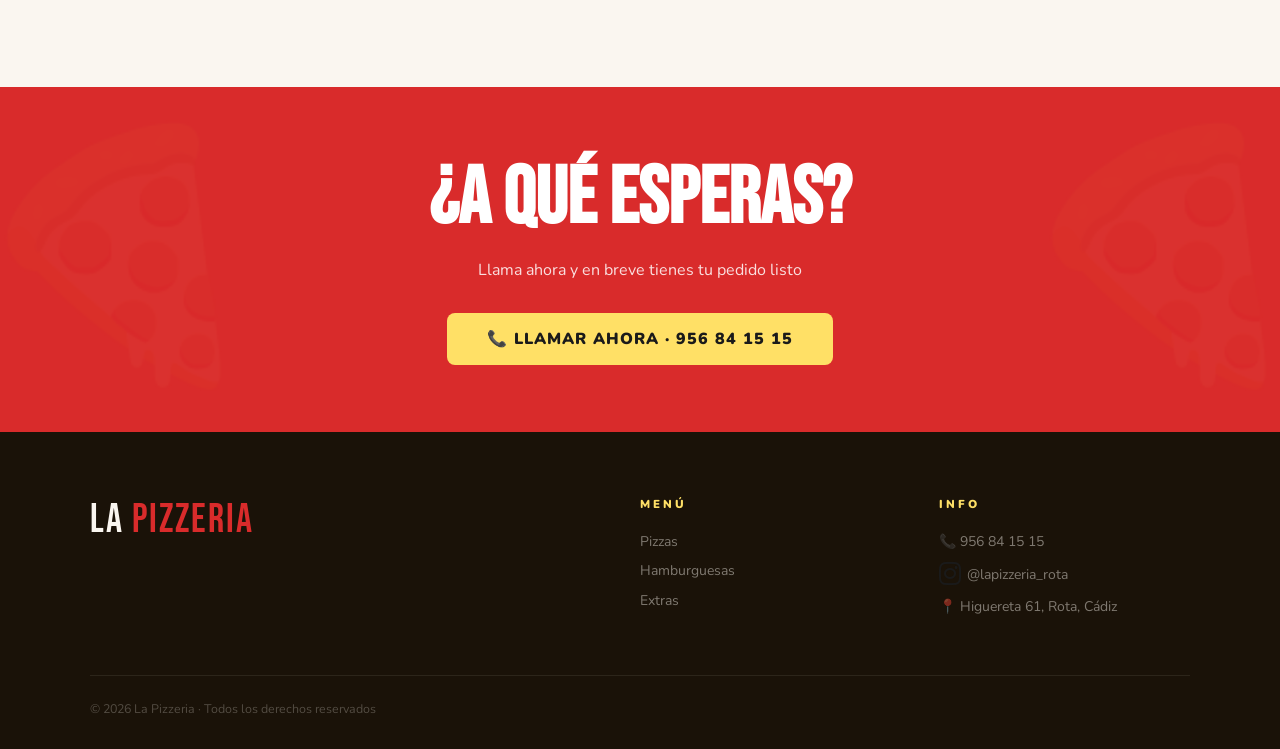
==== commit ed832e17: "enlace fix" ====
--- a/index.html
+++ b/index.html
@@ -7,7 +7,7 @@
 <title>La Pizzeria · Pizza · Burgers · Sandwiches</title>
 <link href="https://fonts.googleapis.com/css2?family=Bebas+Neue&family=Nunito:wght@400;600;700;800;900&display=swap" rel="stylesheet">
 <link rel="stylesheet" href="https://cdnjs.cloudflare.com/ajax/libs/font-awesome/6.5.0/css/all.min.css">
-<link rel="stylesheet" href="assets/css/style.css">
+<link rel="stylesheet" href="css/styles.css">
 
 </head>
 <body>
--- a/css/styles.css
+++ b/css/styles.css
@@ -0,0 +1,527 @@
+
+  :root {
+    --rojo: #D92B2B;
+    --rojo-oscuro: #A51F1F;
+    --amarillo: #D4940A;
+    --amarillo-oscuro: #B57D08;
+    --crema: #FAF6F0;
+    --crema-oscuro: #F0E9DF;
+    --crema-medio: #E8DFD2;
+    --texto: #1A1A1A;
+    --texto-suave: rgba(30,20,10,0.55);
+    --texto-claro: rgba(30,20,10,0.85);
+  }
+
+  * { margin: 0; padding: 0; box-sizing: border-box; }
+  html { scroll-behavior: smooth; }
+
+  body {
+    font-family: 'Nunito', sans-serif;
+    background: var(--crema);
+    color: var(--texto);
+    overflow-x: hidden;
+  }
+
+  /* NAV */
+  nav {
+    position: fixed;
+    top: 0; left: 0; right: 0;
+    z-index: 1000;
+    background: var(--crema);
+    border-bottom: 3px solid var(--rojo);
+    padding: 0 2rem;
+    height: 62px;
+    display: flex;
+    align-items: center;
+    justify-content: space-between;
+    box-shadow: 0 2px 12px rgba(0,0,0,0.08);
+  }
+
+  .nav-logo {
+    font-family: 'Bebas Neue', sans-serif;
+    font-size: 1.9rem;
+    color: var(--texto);
+    letter-spacing: 2px;
+  }
+  .nav-logo span { color: var(--rojo); }
+
+  .nav-links { display: flex; gap: 2rem; list-style: none; }
+  .nav-links a {
+    color: var(--texto-claro);
+    text-decoration: none;
+    font-size: 0.8rem;
+    font-weight: 800;
+    letter-spacing: 1.5px;
+    text-transform: uppercase;
+    transition: color 0.2s;
+  }
+  .nav-links a:hover { color: var(--rojo); }
+
+  .nav-tel {
+    background: var(--rojo);
+    color: white;
+    padding: 7px 18px;
+    border-radius: 6px;
+    font-weight: 800;
+    font-size: 0.85rem;
+    letter-spacing: 1px;
+    text-decoration: none;
+    transition: background 0.2s;
+  }
+  .nav-tel:hover { background: var(--rojo-oscuro); }
+
+  /* HERO */
+  .hero {
+    min-height: 100vh;
+    background: var(--crema);
+    display: flex;
+    align-items: center;
+    position: relative;
+    overflow: hidden;
+    padding-top: 62px;
+  }
+
+  .hero-stripes {
+    position: absolute;
+    inset: 0;
+    background: repeating-linear-gradient(
+      -45deg,
+      transparent, transparent 40px,
+      rgba(217,43,43,0.03) 40px, rgba(217,43,43,0.03) 80px
+    );
+  }
+
+  .hero-glow {
+    position: absolute;
+    top: -200px; right: -200px;
+    width: 600px; height: 600px;
+    background: radial-gradient(circle, rgba(217,43,43,0.08) 0%, transparent 70%);
+    pointer-events: none;
+  }
+
+  .hero-inner {
+    position: relative;
+    z-index: 2;
+    max-width: 1100px;
+    margin: 0 auto;
+    padding: 4rem 2rem;
+    display: grid;
+    grid-template-columns: 1fr 1fr;
+    gap: 4rem;
+    align-items: center;
+  }
+
+  .hero-titulo {
+    font-family: 'Bebas Neue', sans-serif;
+    font-size: clamp(4rem, 9vw, 7rem);
+    line-height: 0.9;
+    color: var(--texto);
+    margin-bottom: 1rem;
+    animation: fadeUp 0.6s ease 0.15s both;
+  }
+  .hero-titulo .acento { color: var(--rojo); }
+  .hero-titulo .amarillo { color: var(--amarillo); }
+  .hero-titulo .naranja { color: #E06010; }
+  .hero-titulo .mas {
+    color: rgba(30,20,10,0.4);
+    font-size: 0.7em;
+    letter-spacing: 2px;
+  }
+
+  .hero-desc {
+    font-size: 1rem;
+    color: var(--texto-suave);
+    line-height: 1.7;
+    margin-bottom: 2.5rem;
+    max-width: 440px;
+    animation: fadeUp 0.6s ease 0.3s both;
+  }
+
+  .hero-btns {
+    display: flex;
+    gap: 1rem;
+    flex-wrap: wrap;
+    animation: fadeUp 0.6s ease 0.45s both;
+  }
+
+  .btn-rojo {
+    background: var(--rojo);
+    color: white;
+    border: none;
+    padding: 14px 32px;
+    border-radius: 8px;
+    font-family: 'Nunito', sans-serif;
+    font-weight: 900;
+    font-size: 0.9rem;
+    letter-spacing: 1px;
+    text-transform: uppercase;
+    text-decoration: none;
+    display: inline-block;
+    transition: all 0.2s;
+    cursor: pointer;
+  }
+  .btn-rojo:hover { background: var(--rojo-oscuro); transform: translateY(-2px); }
+
+  .btn-outline {
+    background: transparent;
+    color: var(--texto);
+    border: 2px solid rgba(30,20,10,0.2);
+    padding: 12px 32px;
+    border-radius: 8px;
+    font-family: 'Nunito', sans-serif;
+    font-weight: 900;
+    font-size: 0.9rem;
+    letter-spacing: 1px;
+    text-transform: uppercase;
+    text-decoration: none;
+    display: inline-block;
+    transition: all 0.2s;
+  }
+  .btn-outline:hover { border-color: var(--rojo); color: var(--rojo); }
+
+  .hero-logo-lado {
+    display: flex;
+    align-items: center;
+    justify-content: center;
+    animation: fadeIn 1s ease 0.5s both;
+  }
+
+  /* STRIP */
+  .categorias-strip { background: var(--rojo); overflow: hidden; }
+  .strip-inner {
+    display: flex;
+    animation: scrollStrip 20s linear infinite;
+    white-space: nowrap;
+  }
+  .strip-item {
+    padding: 12px 2.5rem;
+    font-family: 'Bebas Neue', sans-serif;
+    font-size: 1rem;
+    letter-spacing: 3px;
+    color: rgba(255,255,255,0.9);
+    flex-shrink: 0;
+  }
+  .strip-item span { color: #FFE066; margin-right: 2.5rem; }
+
+  @keyframes scrollStrip {
+    from { transform: translateX(0); }
+    to   { transform: translateX(-50%); }
+  }
+
+  /* MENÚ */
+  .seccion-menu { padding: 6rem 2rem; background: var(--crema-oscuro); }
+  .contenedor { max-width: 1100px; margin: 0 auto; }
+  .seccion-header { margin-bottom: 3rem; }
+
+  .etiqueta {
+    font-size: 0.72rem;
+    font-weight: 900;
+    letter-spacing: 3px;
+    text-transform: uppercase;
+    color: var(--rojo);
+    display: block;
+    margin-bottom: 0.75rem;
+  }
+
+  .seccion-titulo {
+    font-family: 'Bebas Neue', sans-serif;
+    font-size: clamp(2.5rem, 6vw, 4.5rem);
+    color: var(--texto);
+    line-height: 1;
+  }
+  .seccion-titulo .amarillo { color: var(--amarillo); }
+  .seccion-titulo .rojo { color: var(--rojo); }
+
+  .linea-roja { width: 50px; height: 4px; background: var(--rojo); border-radius: 2px; margin-top: 1rem; }
+
+  .menu-tabs {
+    display: flex;
+    gap: 0.5rem;
+    flex-wrap: wrap;
+    margin-bottom: 2.5rem;
+    border-bottom: 1px solid rgba(30,20,10,0.1);
+    padding-bottom: 1rem;
+  }
+
+  .menu-tab {
+    background: rgba(30,20,10,0.05);
+    border: 1px solid rgba(30,20,10,0.12);
+    color: rgba(30,20,10,0.55);
+    padding: 9px 22px;
+    border-radius: 6px;
+    font-family: 'Nunito', sans-serif;
+    font-size: 0.8rem;
+    font-weight: 800;
+    letter-spacing: 1px;
+    text-transform: uppercase;
+    cursor: pointer;
+    transition: all 0.2s;
+  }
+  .menu-tab.activo, .menu-tab:hover {
+    background: var(--rojo);
+    border-color: var(--rojo);
+    color: white;
+  }
+
+  .menu-grid {
+    display: grid;
+    grid-template-columns: repeat(auto-fill, minmax(280px, 1fr));
+    gap: 1rem;
+  }
+
+  .menu-categoria { display: none; }
+  .menu-categoria.visible { display: grid; }
+
+  .menu-item {
+    background: white;
+    border: 1px solid rgba(30,20,10,0.08);
+    border-radius: 10px;
+    padding: 1.25rem 1.5rem;
+    display: flex;
+    justify-content: space-between;
+    align-items: center;
+    gap: 1rem;
+    transition: all 0.2s;
+    box-shadow: 0 1px 4px rgba(0,0,0,0.05);
+  }
+  .menu-item:hover {
+    border-color: rgba(217,43,43,0.35);
+    transform: translateX(4px);
+    box-shadow: 0 3px 12px rgba(217,43,43,0.1);
+  }
+
+  .menu-nombre { font-weight: 800; font-size: 0.95rem; color: var(--texto); margin-bottom: 3px; }
+  .menu-desc { font-size: 0.78rem; color: var(--texto-suave); line-height: 1.5; }
+  .menu-precio { font-family: 'Bebas Neue', sans-serif; font-size: 1.5rem; color: var(--rojo); white-space: nowrap; }
+
+  /* HORARIO */
+  .seccion-horario { padding: 6rem 2rem; background: var(--crema); }
+
+  .horario-grid {
+    display: grid;
+    grid-template-columns: 1fr 1fr;
+    gap: 4rem;
+    align-items: start;
+    margin-top: 3rem;
+  }
+
+  .horario-tabla {
+    background: white;
+    border-radius: 12px;
+    overflow: hidden;
+    border: 1px solid rgba(30,20,10,0.08);
+    box-shadow: 0 2px 12px rgba(0,0,0,0.06);
+  }
+
+  .horario-fila {
+    display: flex;
+    justify-content: space-between;
+    align-items: center;
+    padding: 1rem 1.5rem;
+    border-bottom: 1px solid rgba(30,20,10,0.06);
+    transition: background 0.2s;
+  }
+  .horario-fila:last-child { border-bottom: none; }
+  .horario-fila:hover { background: rgba(30,20,10,0.02); }
+
+  .dia { font-weight: 800; font-size: 0.9rem; color: var(--texto); }
+
+  .badge-abierto {
+    display: inline-flex;
+    align-items: center;
+    gap: 5px;
+    font-size: 0.82rem;
+    font-weight: 700;
+    color: #1a9e50;
+  }
+  .badge-abierto::before {
+    content: '';
+    width: 6px; height: 6px;
+    background: #1a9e50;
+    border-radius: 50%;
+    display: inline-block;
+  }
+
+  .badge-cerrado { font-size: 0.82rem; font-weight: 900; color: var(--rojo); }
+
+  .contacto-bloque h3 {
+    font-family: 'Bebas Neue', sans-serif;
+    font-size: 2.8rem;
+    color: var(--texto);
+    line-height: 1;
+    margin-bottom: 1rem;
+  }
+  .contacto-bloque p {
+    color: var(--texto-suave);
+    font-size: 0.92rem;
+    line-height: 1.7;
+    margin-bottom: 2rem;
+  }
+
+  .tel-boton {
+    display: flex;
+    align-items: center;
+    gap: 1rem;
+    background: var(--rojo);
+    color: white;
+    text-decoration: none;
+    padding: 1.25rem 2rem;
+    border-radius: 10px;
+    font-weight: 900;
+    font-size: 1.3rem;
+    letter-spacing: 1px;
+    transition: all 0.2s;
+    margin-bottom: 1.5rem;
+  }
+  .tel-boton:hover {
+    background: var(--rojo-oscuro);
+    transform: translateY(-2px);
+    box-shadow: 0 8px 30px rgba(217,43,43,0.25);
+  }
+
+  .info-box {
+    background: rgba(212,148,10,0.08);
+    border: 1px solid rgba(212,148,10,0.25);
+    border-radius: 10px;
+    padding: 1.25rem 1.5rem;
+  }
+  .info-box p { color: var(--texto-suave); font-size: 0.85rem; margin: 0; line-height: 1.6; }
+  .info-box strong { color: var(--amarillo); font-weight: 900; }
+
+  /* BANNER */
+  .banner {
+    background: var(--rojo);
+    padding: 4rem 2rem;
+    text-align: center;
+    position: relative;
+    overflow: hidden;
+  }
+  .banner::before, .banner::after {
+    content: '🍕';
+    position: absolute;
+    font-size: 15rem;
+    opacity: 0.04;
+    top: 50%;
+    transform: translateY(-50%);
+  }
+  .banner::before { left: -2rem; }
+  .banner::after  { right: -2rem; }
+
+  .banner h2 {
+    font-family: 'Bebas Neue', sans-serif;
+    font-size: clamp(2.5rem, 7vw, 5rem);
+    color: white;
+    margin-bottom: 0.75rem;
+    position: relative;
+  }
+  .banner p { color: rgba(255,255,255,0.85); font-size: 1rem; margin-bottom: 2rem; position: relative; }
+
+  .btn-amarillo {
+    background: #FFE066;
+    color: #1A1A1A;
+    border: none;
+    padding: 15px 40px;
+    border-radius: 8px;
+    font-family: 'Nunito', sans-serif;
+    font-weight: 900;
+    font-size: 1rem;
+    letter-spacing: 1px;
+    text-transform: uppercase;
+    text-decoration: none;
+    display: inline-block;
+    transition: all 0.2s;
+    position: relative;
+  }
+  .btn-amarillo:hover { background: #FFD600; transform: translateY(-2px); }
+
+  /* FOOTER */
+  footer {
+    background: #1A1208;
+    padding: 4rem 2rem 2rem;
+    border-top: 3px solid var(--rojo);
+  }
+  .footer-grid {
+    display: grid;
+    grid-template-columns: 2fr 1fr 1fr;
+    gap: 3rem;
+    max-width: 1100px;
+    margin: 0 auto 3rem;
+  }
+  .footer-logo { font-family: 'Bebas Neue', sans-serif; font-size: 2.5rem; color: var(--crema); letter-spacing: 2px; margin-bottom: 1rem; }
+  .footer-logo span { color: var(--rojo); }
+  .footer-col h4 { font-size: 0.72rem; font-weight: 900; letter-spacing: 3px; text-transform: uppercase; color: #FFE066; margin-bottom: 1.25rem; }
+  .footer-col ul { list-style: none; }
+  .footer-col ul li { margin-bottom: 0.65rem; font-size: 0.875rem; color: rgba(250,246,240,0.45); }
+  .footer-col ul li a { color: rgba(250,246,240,0.45); text-decoration: none; transition: color 0.2s; }
+  .footer-col ul li a:hover { color: #FFE066; }
+  .footer-bottom {
+    max-width: 1100px;
+    margin: 0 auto;
+    border-top: 1px solid rgba(250,246,240,0.08);
+    padding-top: 1.5rem;
+    display: flex;
+    justify-content: space-between;
+    font-size: 0.78rem;
+    color: rgba(250,246,240,0.25);
+  }
+
+  /* ANIMACIONES */
+  @keyframes fadeUp {
+    from { opacity: 0; transform: translateY(24px); }
+    to   { opacity: 1; transform: translateY(0); }
+  }
+  @keyframes fadeIn {
+    from { opacity: 0; }
+    to   { opacity: 1; }
+  }
+
+  .appear {
+    opacity: 0;
+    transform: translateY(24px);
+    transition: opacity 0.65s ease, transform 0.65s ease;
+  }
+  .appear.visible { opacity: 1; transform: translateY(0); }
+
+  
+  /* ACORDEÓN */
+  .acordeon-item { border: 1px solid rgba(30,20,10,0.1); border-radius: 10px; overflow: hidden; margin-bottom: 0.6rem; }
+  .acordeon-header {
+    width: 100%; background: white; border: none; color: var(--texto);
+    font-family: 'Nunito', sans-serif; font-weight: 900; font-size: 0.95rem;
+    padding: 1rem 1.25rem; display: flex; justify-content: space-between; align-items: center;
+    cursor: pointer; transition: background 0.2s; text-align: left; letter-spacing: 0.5px;
+    box-shadow: 0 1px 4px rgba(0,0,0,0.04);
+  }
+  .acordeon-header:hover { background: var(--crema-oscuro); }
+  .acordeon-header.abierto { background: rgba(217,43,43,0.06); border-bottom: 1px solid rgba(217,43,43,0.15); }
+  .acordeon-flecha { font-size: 0.75rem; color: var(--rojo); transition: transform 0.3s; }
+  .acordeon-header.abierto .acordeon-flecha { transform: rotate(180deg); }
+  .acordeon-body { display: none; padding: 1rem 1.25rem; background: white; }
+  .acordeon-body.abierto { display: block; }
+  .todo-fila { display: flex; justify-content: space-between; align-items: center; padding: 0.6rem 0; border-bottom: 1px solid rgba(30,20,10,0.06); }
+  .todo-fila:last-of-type { border-bottom: none; }
+  .todo-nombre { font-size: 0.9rem; font-weight: 700; color: var(--texto); }
+  .todo-desc { font-size: 0.75rem; color: var(--texto-suave); margin-top: 2px; }
+  .todo-precio { font-family: 'Bebas Neue', sans-serif; font-size: 1.4rem; color: var(--rojo); white-space: nowrap; flex-shrink: 0; margin-left: 1rem; }
+  .todo-nota { margin-top: 0.75rem; font-size: 0.75rem; color: var(--texto-suave); line-height: 1.6; }
+  .todo-nota strong { color: var(--texto); }
+.ing-lista { grid-template-columns: repeat(auto-fill, minmax(140px,1fr)); }
+  /* RESPONSIVE */
+ @media (max-width: 768px) {
+  .nav-links { display: none; }
+#cat-hamburguesas .menu-grid { grid-template-columns: 1fr !important; }
+  .hero-inner { grid-template-columns: 1fr; text-align: center; }
+  .hero-titulo { font-size: 3rem !important; }
+  .hero-btns { justify-content: center; }
+  .hero-logo-lado { justify-content: center; margin-top: 1rem; }
+  .hero-logo-lado img { width: 160px !important; height: 160px !important; }
+ .ing-lista { grid-template-columns: repeat(3,1fr) !important; }
+  .esp-movil { grid-template-columns: repeat(2,1fr) !important; }
+ .ing-lista span { padding: 8px 0 !important; border-bottom: 1px solid rgba(30,20,10,0.06); }
+.hamburguesas-grid { grid-template-columns: 1fr !important; }
+.hamburguesa-foto { display: none !important; }
+  .horario-grid { grid-template-columns: 1fr; }
+
+  .footer-grid { grid-template-columns: 1fr; gap: 2rem; }
+  .footer-bottom { flex-direction: column; gap: 0.5rem; text-align: center; }
+ 
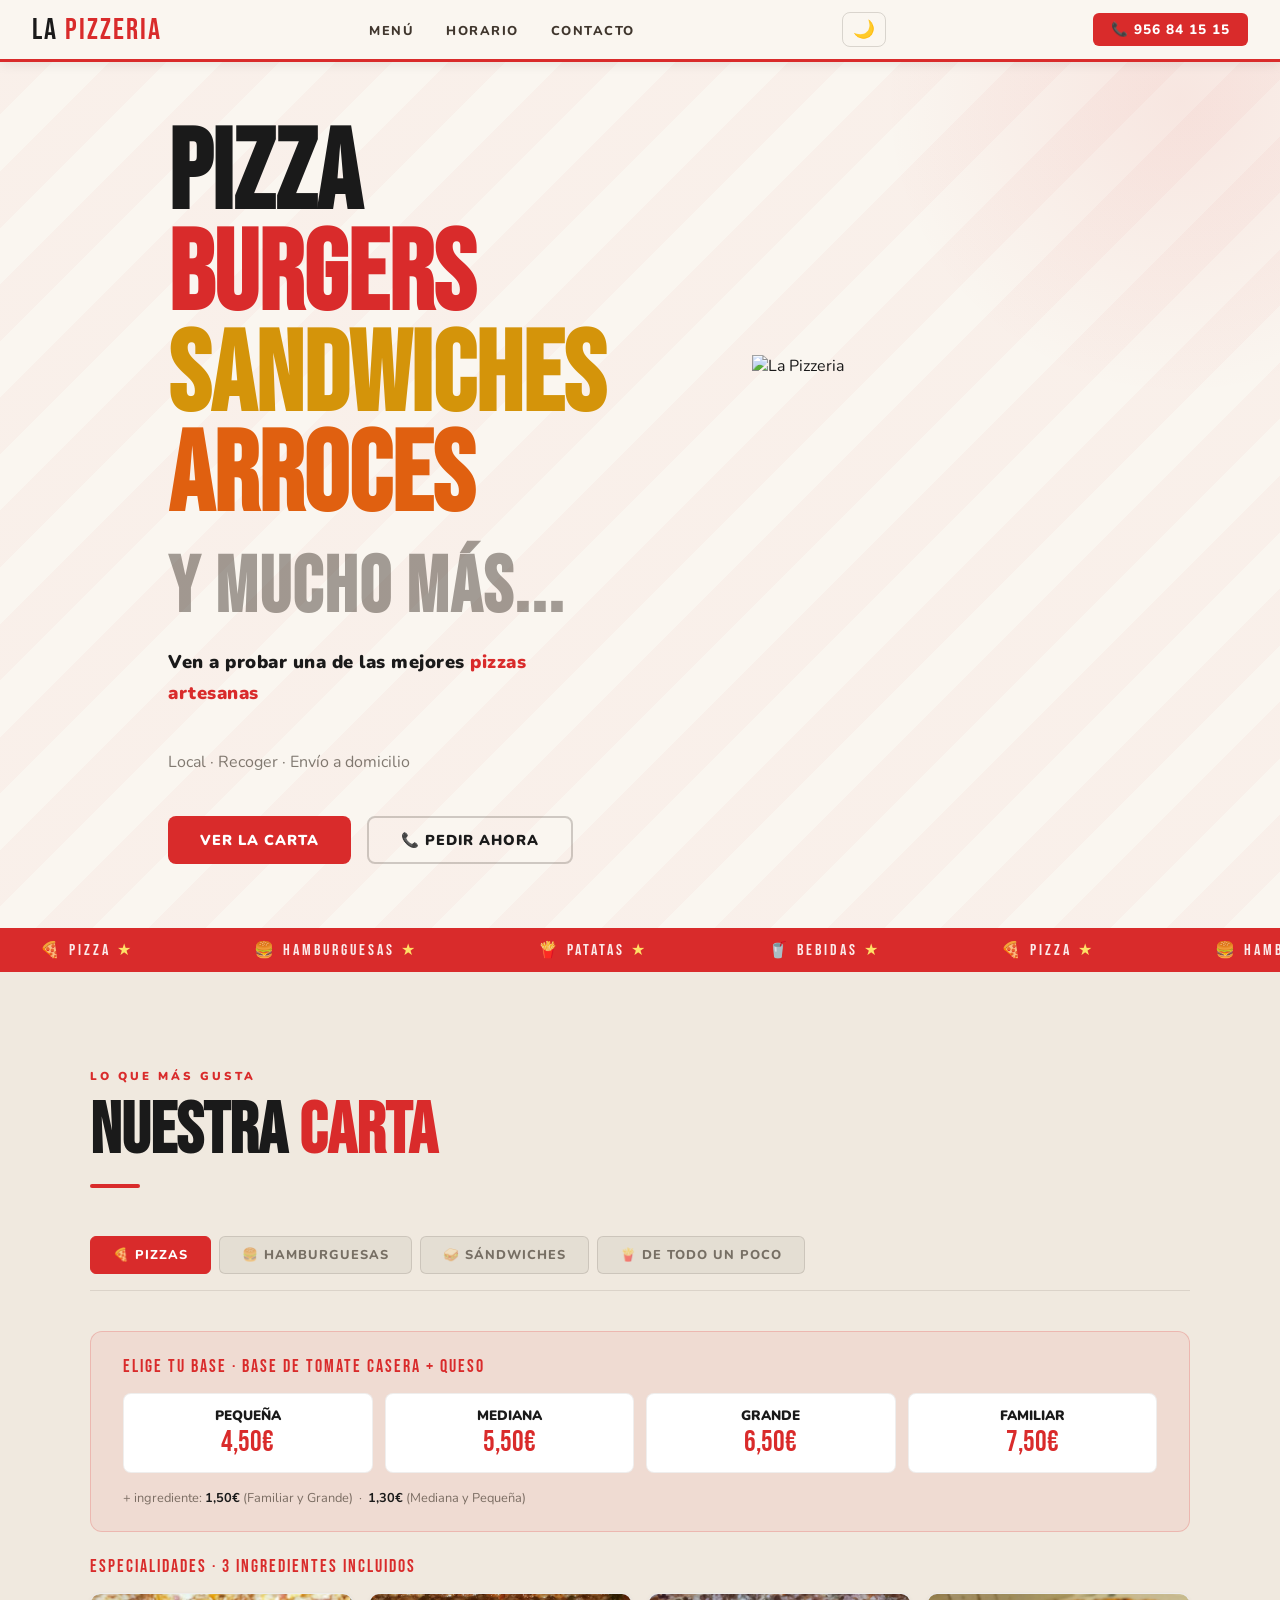
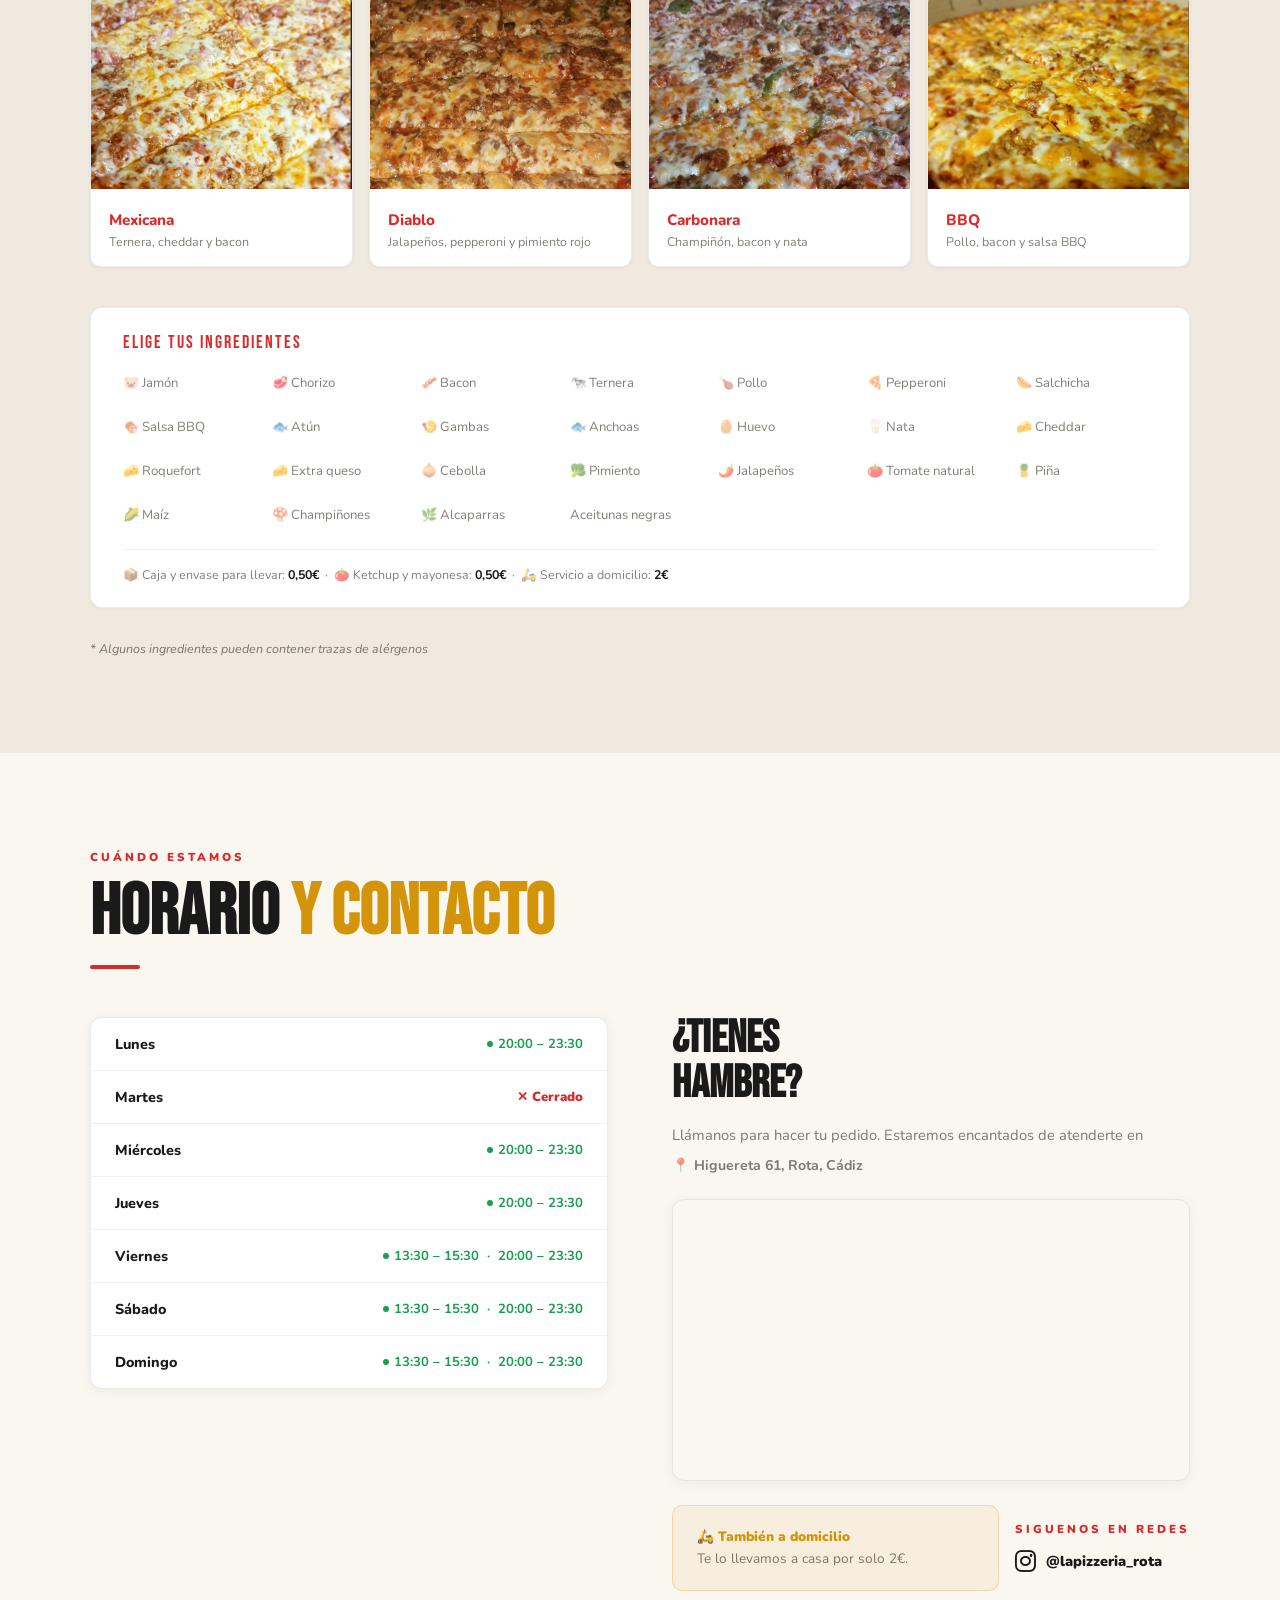
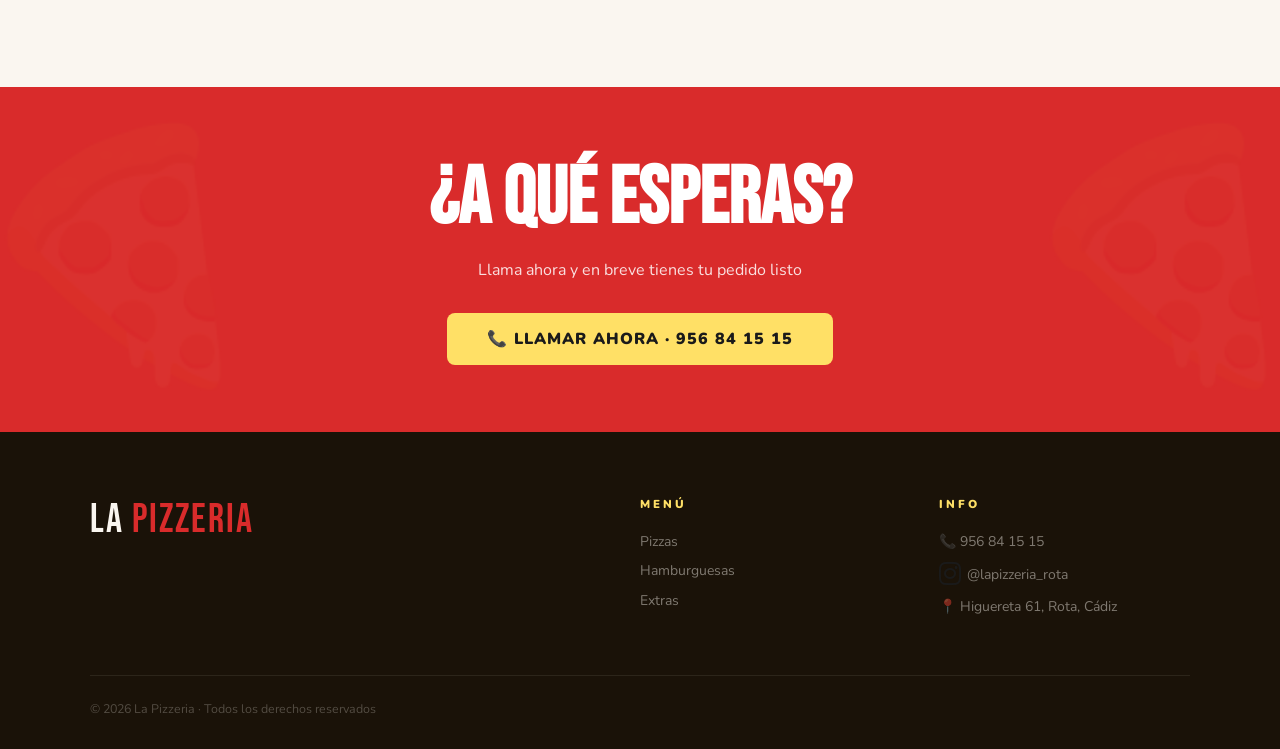
==== commit 793cbd5a: "Añadir modo oscuro/claro" ====
--- a/index.html
+++ b/index.html
@@ -20,6 +20,7 @@
     <li><a href="#horario">Horario</a></li>
     <li><a href="#contacto">Contacto</a></li>
   </ul>
+ <button id="theme-toggle" style="background:none;border:1px solid rgba(30,20,10,0.15);border-radius:8px;padding:6px 10px;cursor:pointer;font-size:1.1rem;">🌙</button>
   <a href="tel:956841515" class="nav-tel">📞 956 84 15 15</a>
 </nav>
 
@@ -431,11 +432,23 @@
     body.classList.toggle('abierto', !estaAbierto);
   }
 
+  function toggleTheme() {
+    const isDark = document.body.classList.toggle('dark');
+    document.getElementById('theme-toggle').textContent = isDark ? '☀️' : '🌙';
+    localStorage.setItem('theme', isDark ? 'dark' : 'light');
+  }
+
   const obs = new IntersectionObserver(entries => {
     entries.forEach(e => { if (e.isIntersecting) e.target.classList.add('visible'); });
   }, { threshold: 0.1 });
 
   document.querySelectorAll('.appear').forEach(el => obs.observe(el));
+  document.getElementById('theme-toggle').addEventListener('click', toggleTheme);
+
+  if (localStorage.getItem('theme') === 'dark') {
+    document.body.classList.add('dark');
+    document.getElementById('theme-toggle').textContent = '☀️';
+  }
 </script>
 </body>
 </html>
--- a/css/styles.css
+++ b/css/styles.css
@@ -524,4 +524,38 @@
 
   .footer-grid { grid-template-columns: 1fr; gap: 2rem; }
   .footer-bottom { flex-direction: column; gap: 0.5rem; text-align: center; }
- 
+ }
+
+
+ /* DARK MODE */
+ body.dark {
+  background: #111111;
+  color: #F5F0E8;
+  --crema: #111111;
+  --crema-oscuro: #1A1A1A;
+  --crema-medio: #2A2A2A;
+  --texto: #F5F0E8;
+  --texto-suave: rgba(245,240,232,0.55);
+  --texto-claro: rgba(245,240,232,0.85);
+}
+body.dark .menu-item { background: #222222; border-color: rgba(255,255,255,0.07); }
+body.dark .horario-tabla { background: #222222; }
+body.dark .horario-fila { border-color: rgba(255,255,255,0.05); }
+body.dark .acordeon-header { background: #222222; }
+body.dark .acordeon-body { background: #1e1e1e; }
+body.dark nav { background: #111111; }
+body.dark .ing-lista { background: #1e1e1e; }
+ body.dark .hero { background: #111111; }
+body.dark .seccion-menu { background: #1A1A1A; }
+body.dark .seccion-horario { background: #111111; }
+body.dark .menu-tabs { border-bottom-color: rgba(255,255,255,0.08); }
+body.dark .menu-tab { background: rgba(255,255,255,0.05); border-color: rgba(255,255,255,0.1); color: rgba(255,255,255,0.6); }
+body.dark .acordeon-item { border-color: rgba(255,255,255,0.07); }
+body.dark .horario-fila:hover { background: rgba(255,255,255,0.03); }
+body.dark .info-box { background: rgba(212,148,10,0.1); border-color: rgba(212,148,10,0.2); }
+body.dark .ing-grid { background: rgba(255,255,255,0.03); border-color: rgba(255,255,255,0.07); }
+body.dark #theme-toggle { border-color: rgba(255,255,255,0.2); color: white; }
+body.dark .hero-titulo .mas { color: rgba(255,255,255,0.4); }
+body.dark .btn-outline { border-color: rgba(255,255,255,0.25); color: white; }
+body.dark .menu-item { background: #2a2a2a; }
+body.dark .todo-fila { border-bottom-color: rgba(255,255,255,0.05); }
